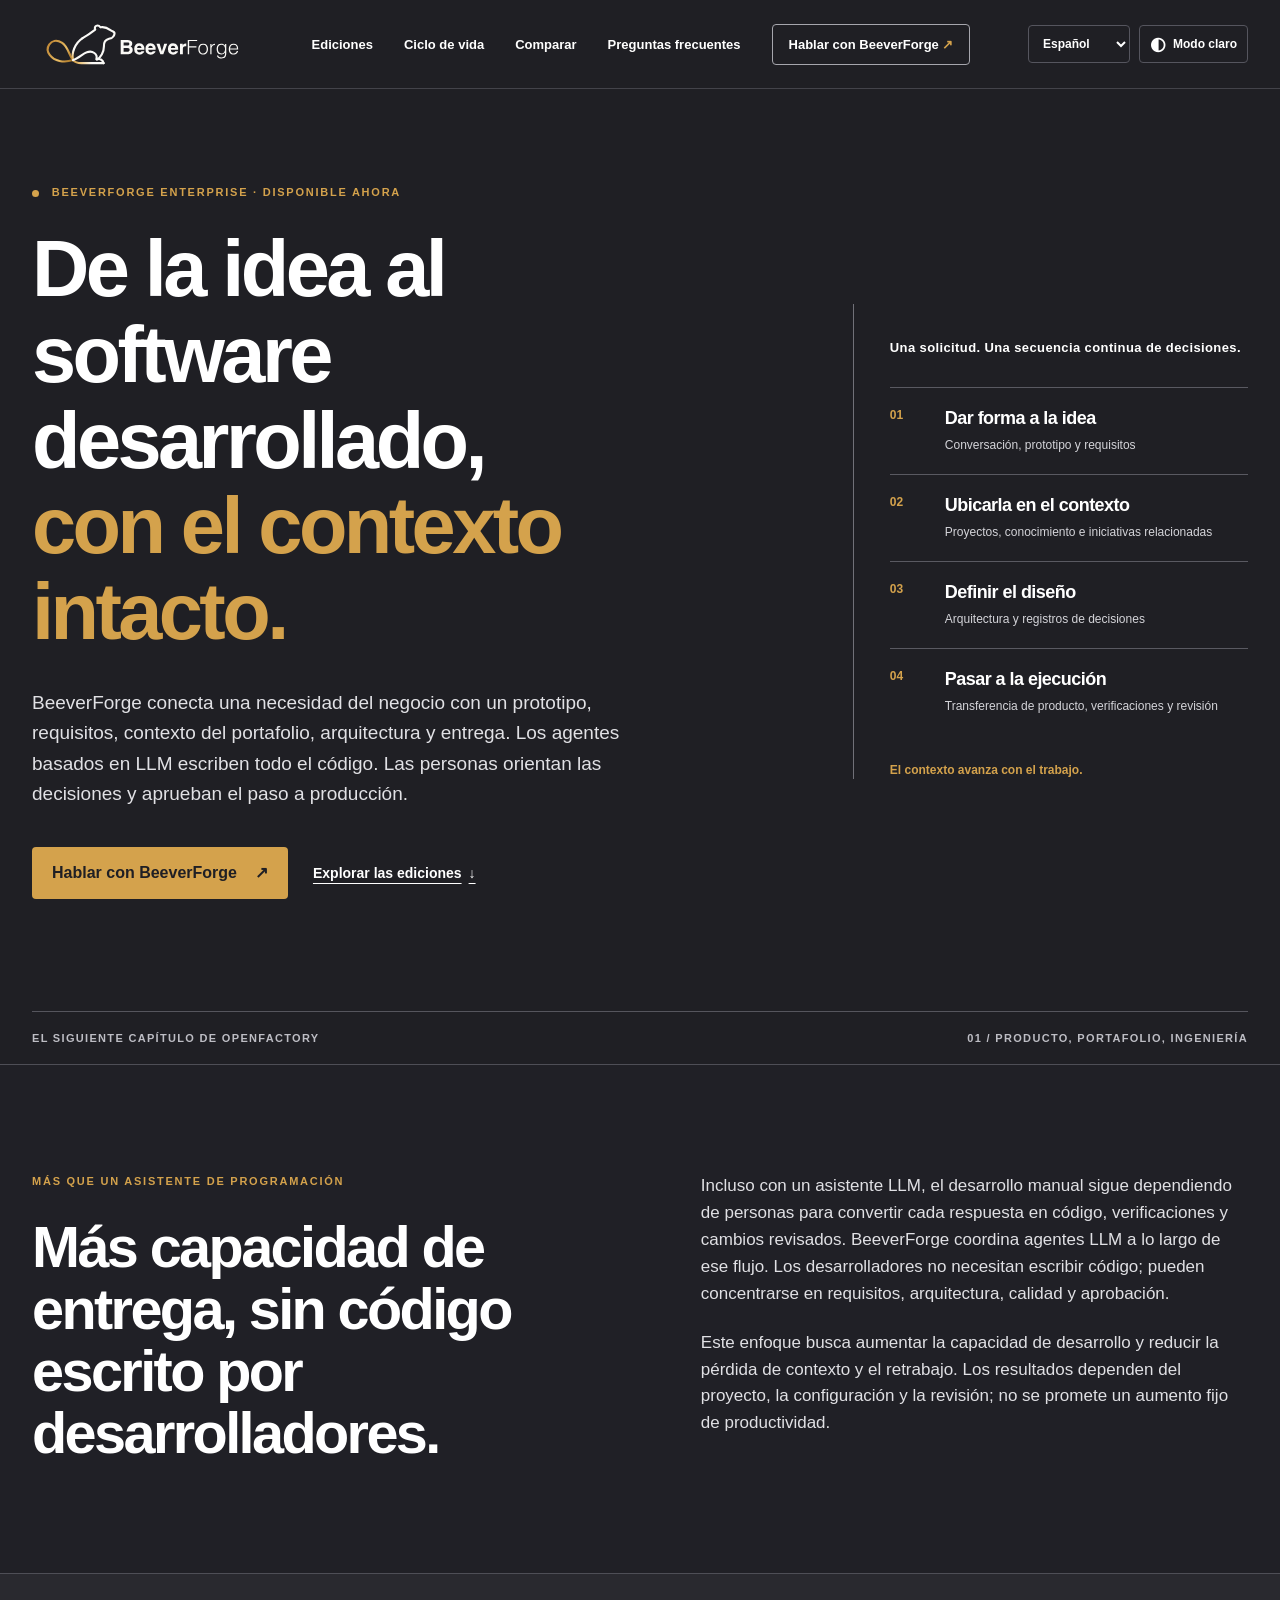
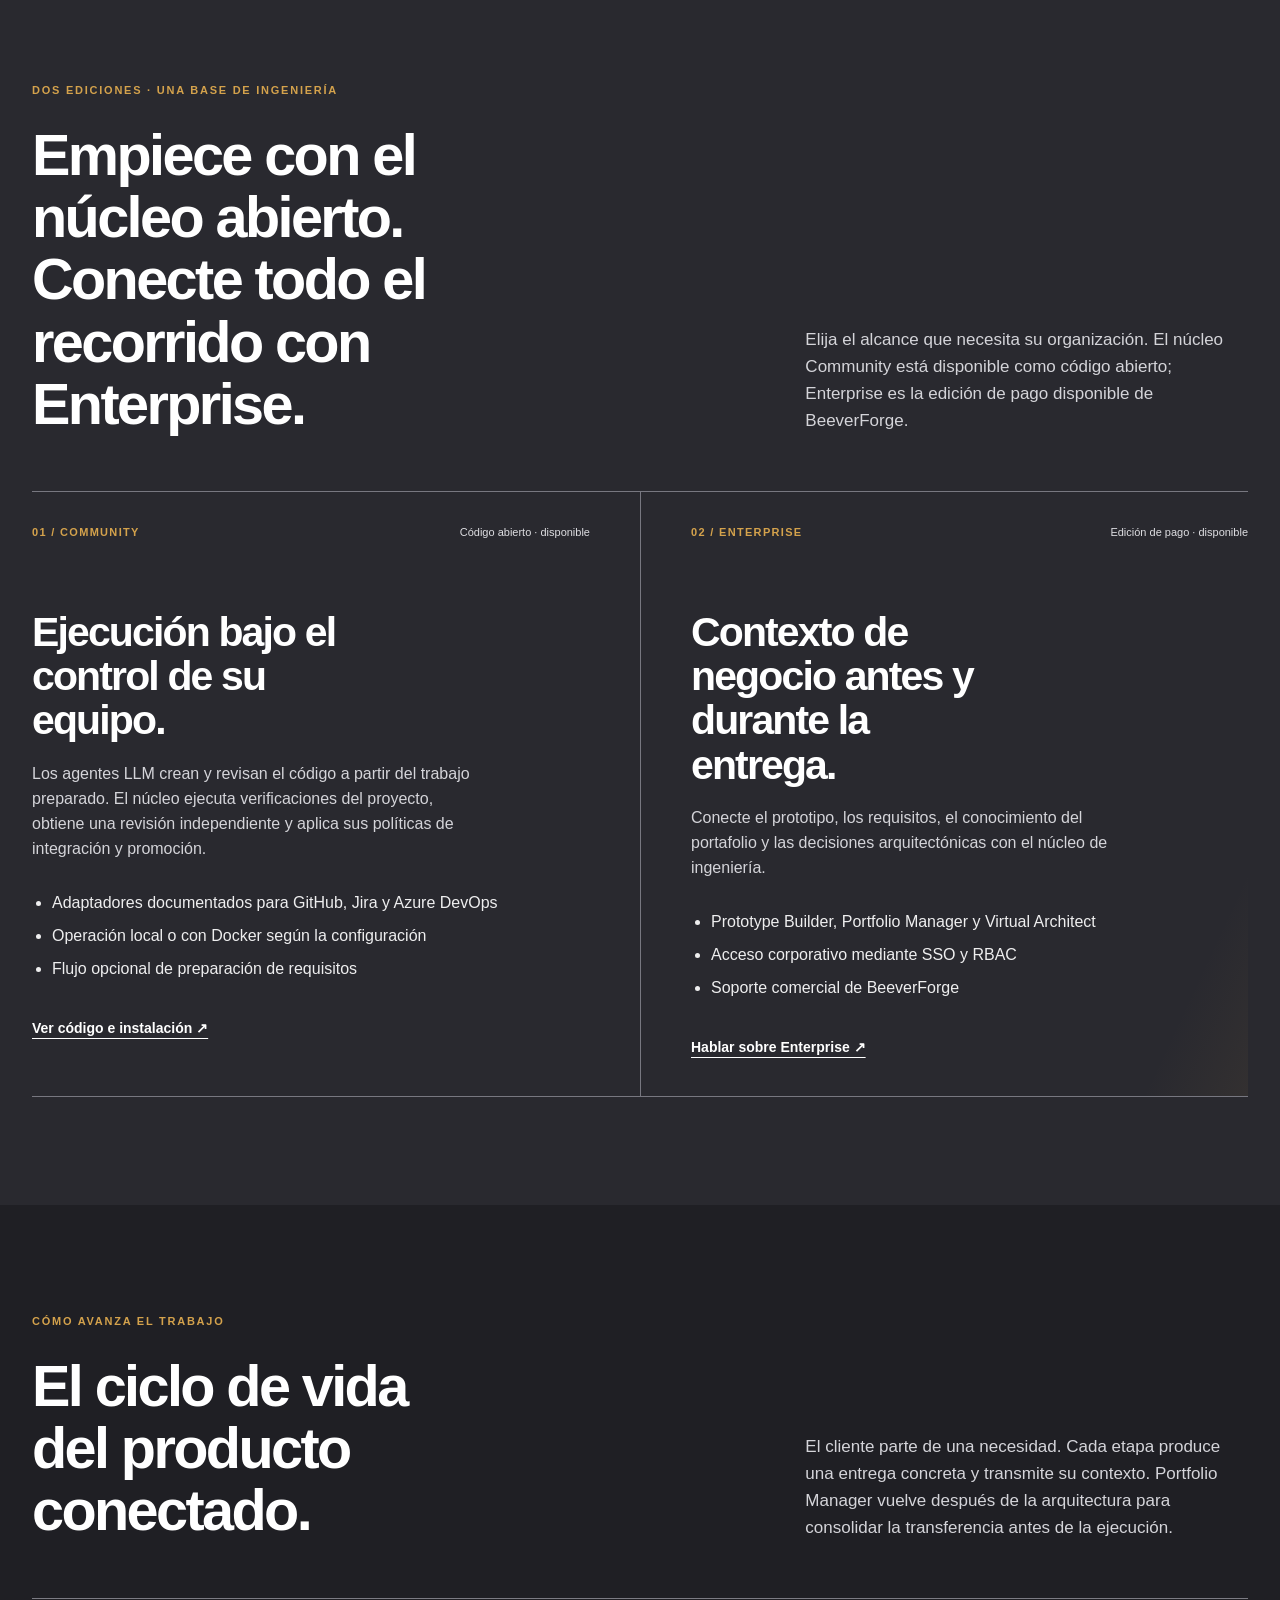
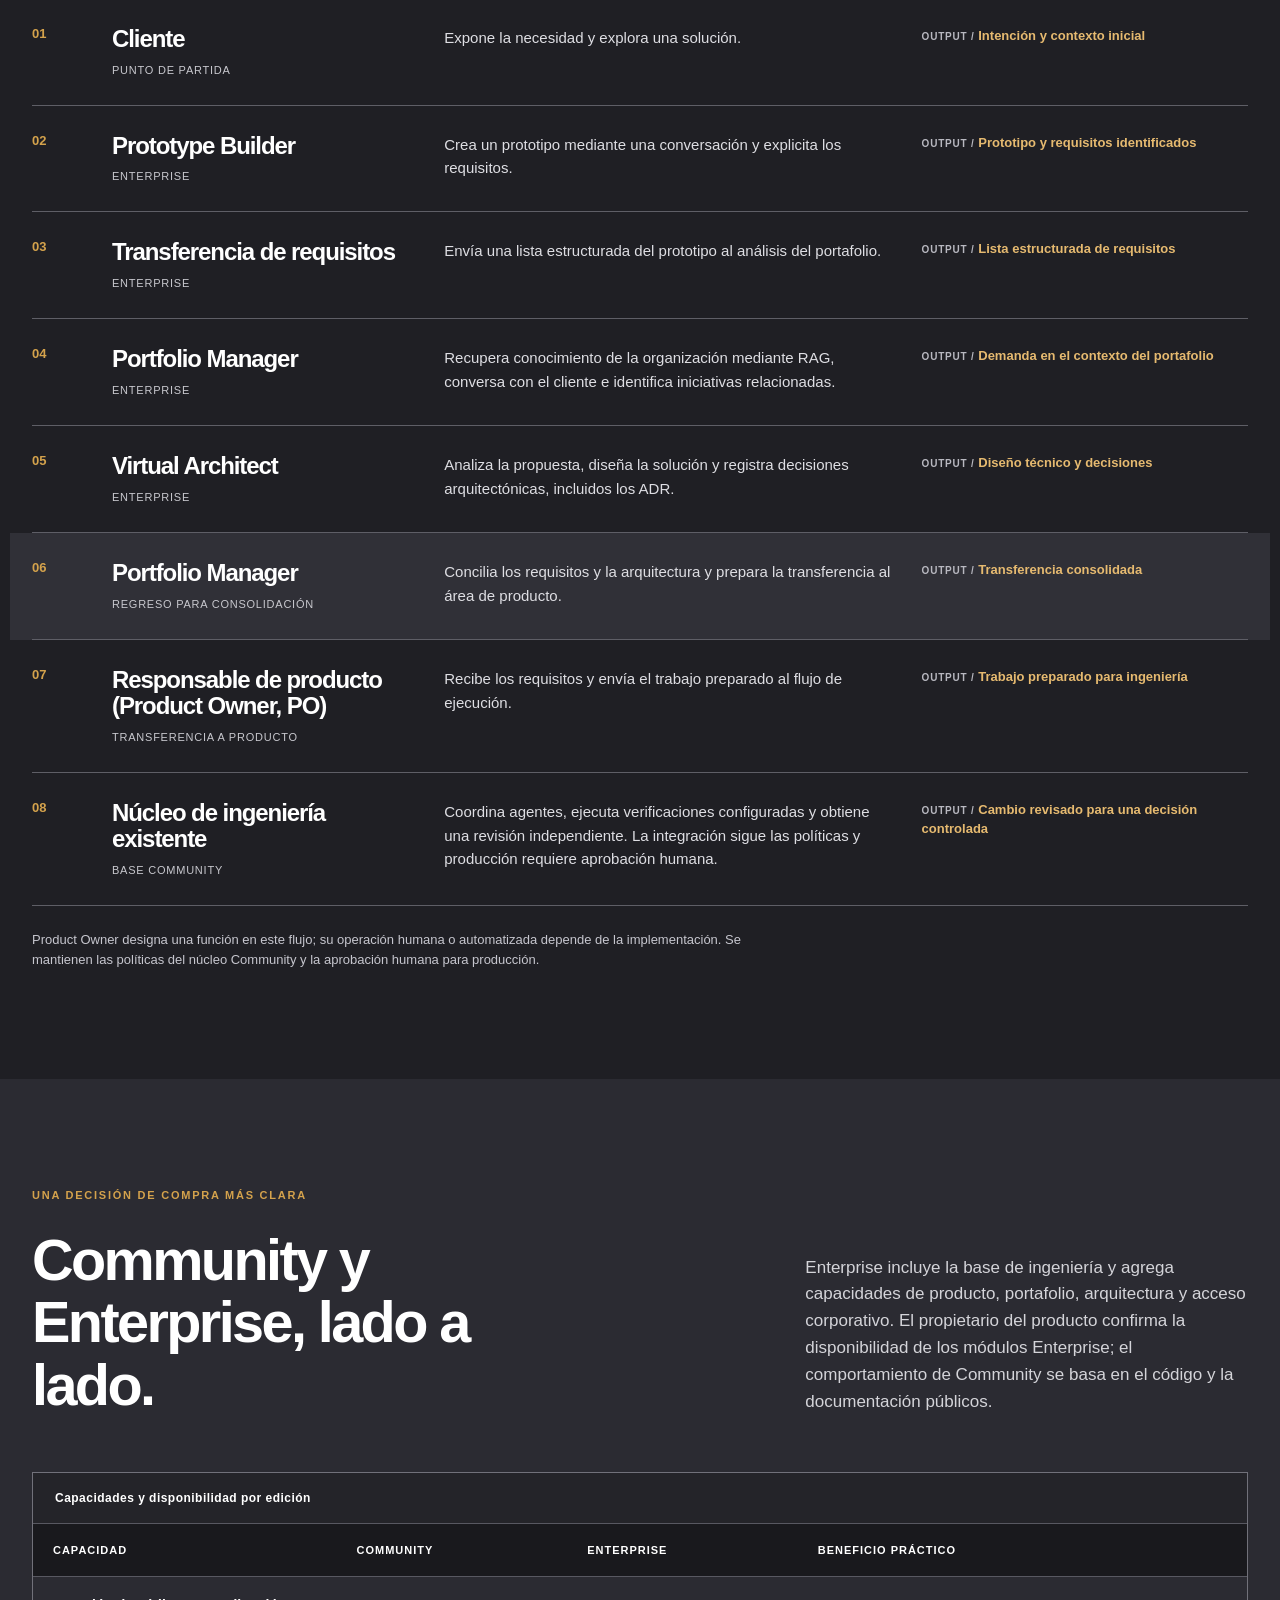
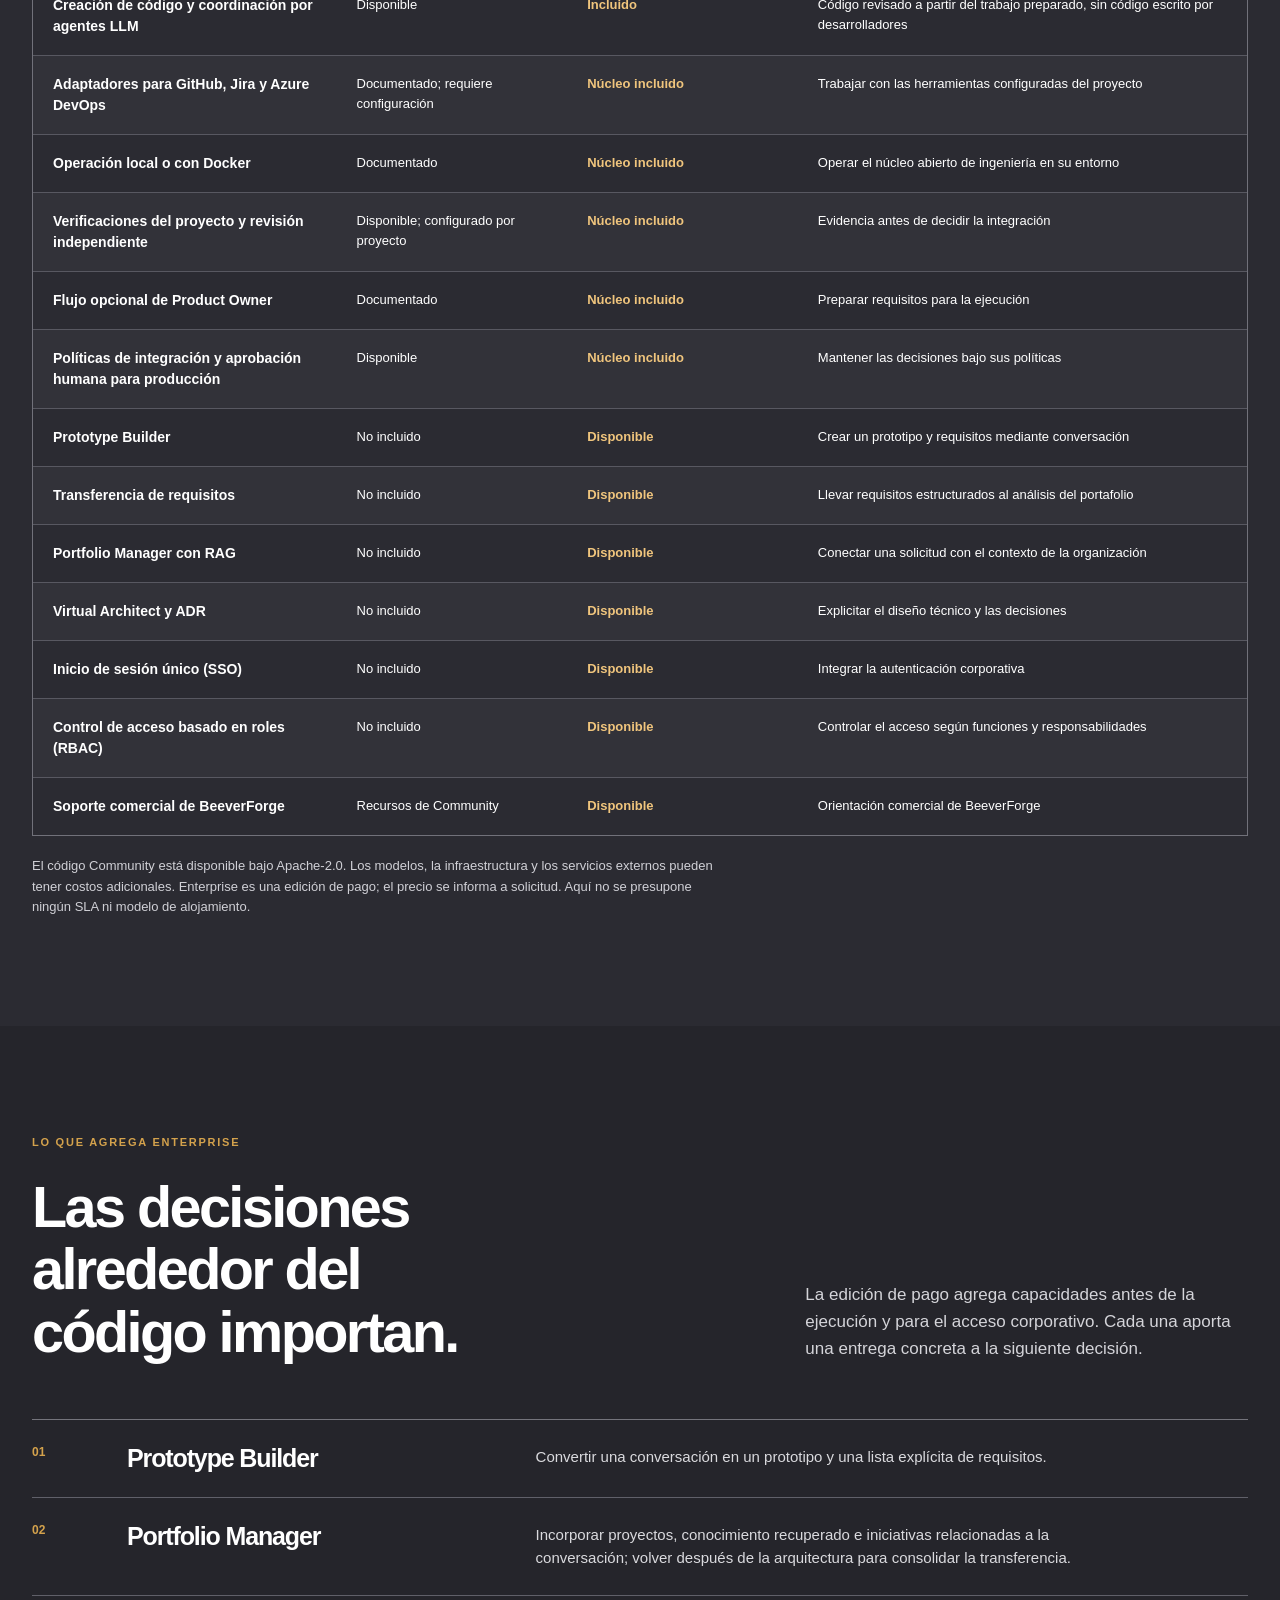
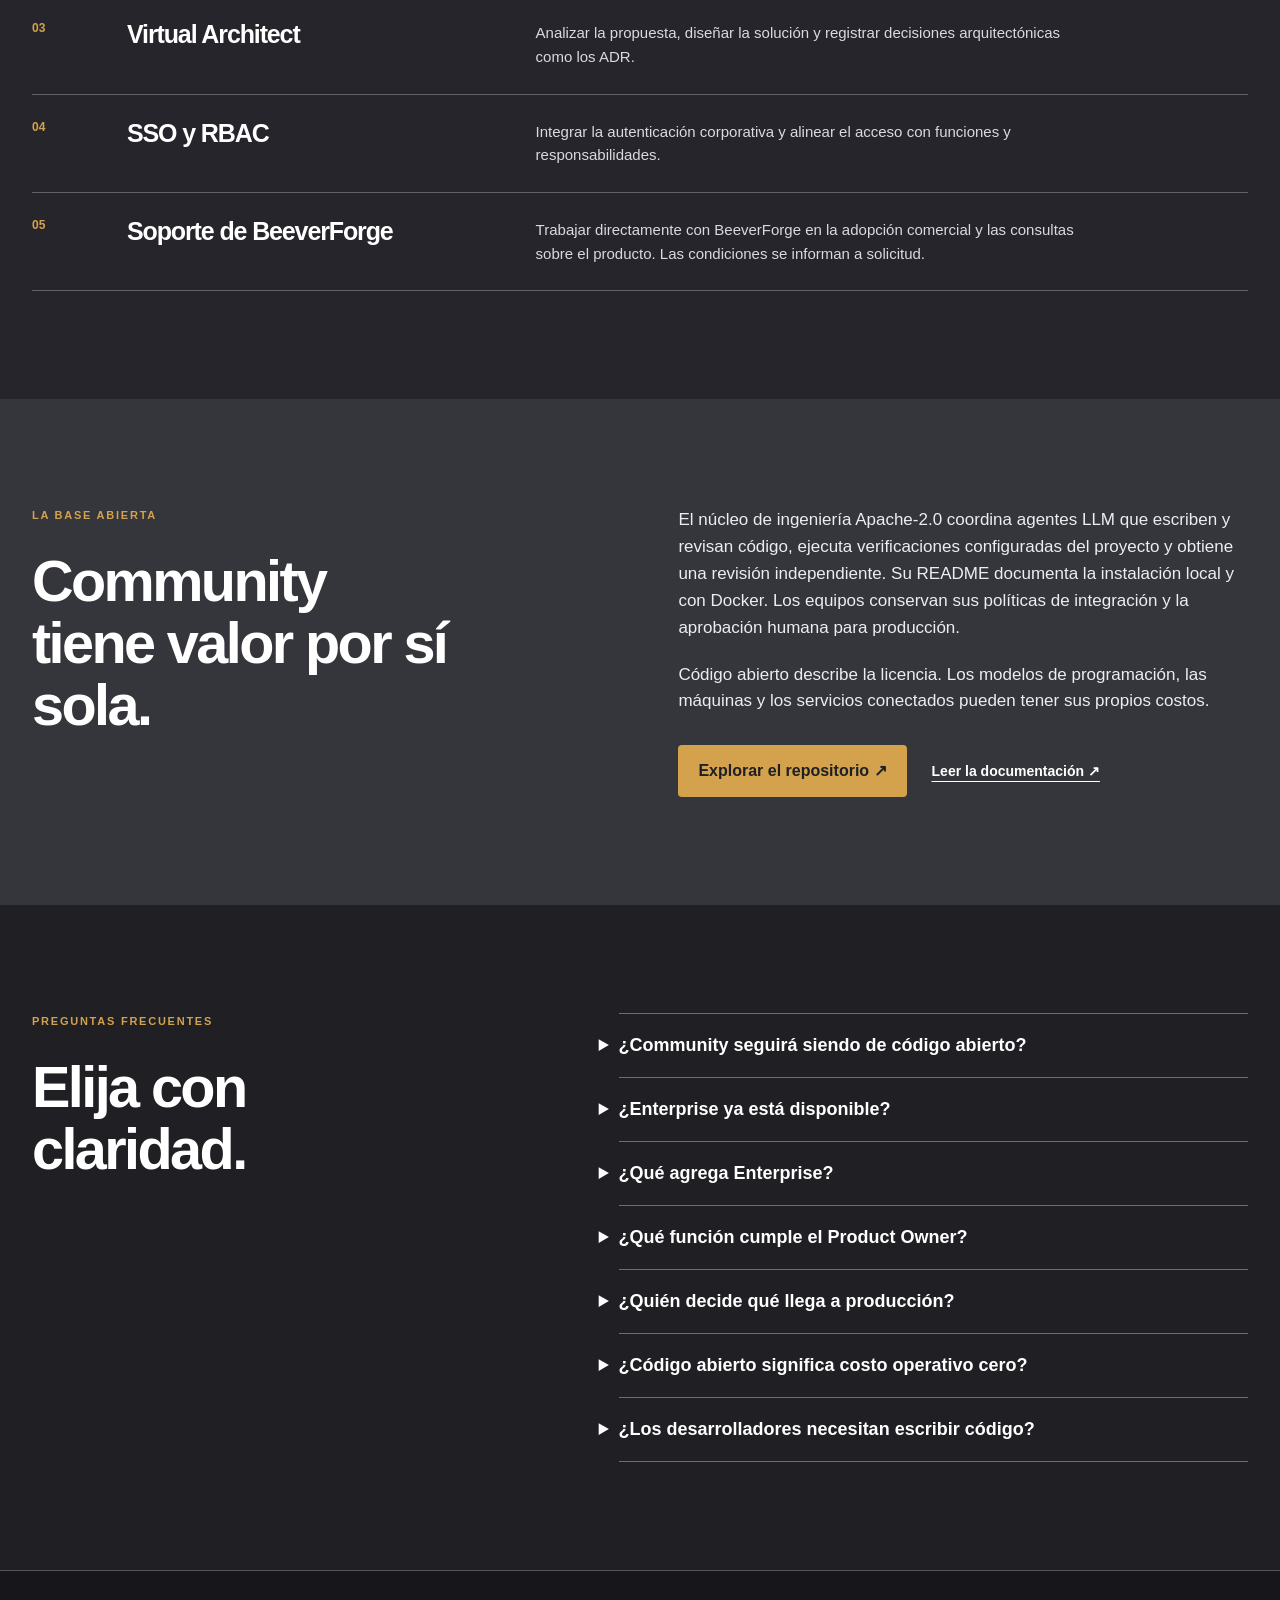
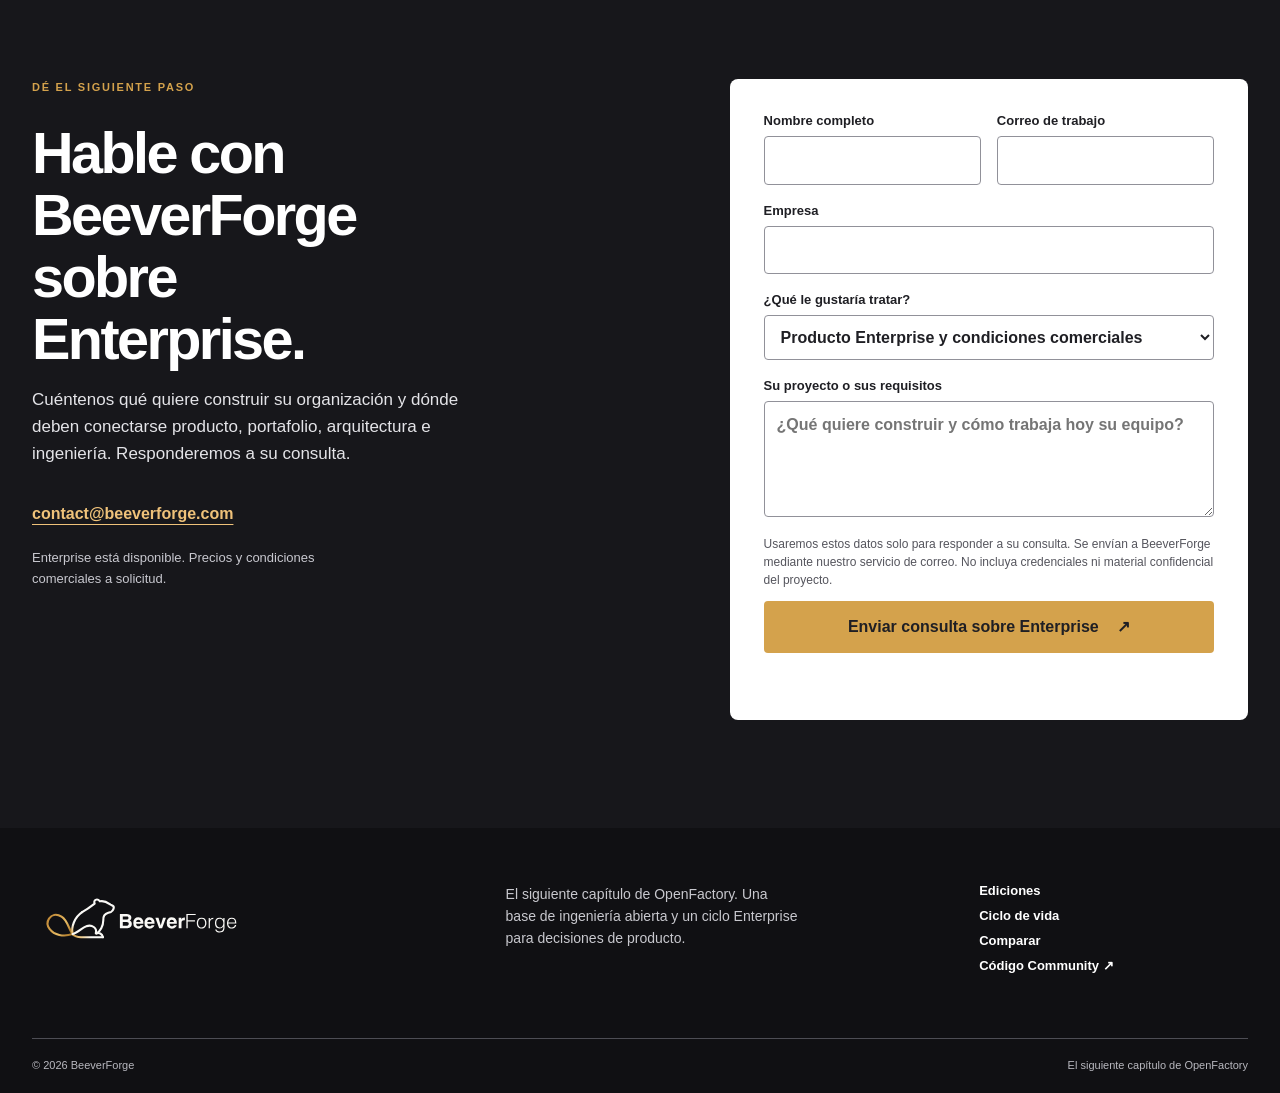
==== es/index.html @ e6c3f9fd "Add multilingual site and persistent light theme" ====
<!doctype html>
<html lang="es">
<head>
  <meta charset="utf-8">
  <meta name="viewport" content="width=device-width, initial-scale=1">
  <meta name="robots" content="index,follow,max-image-preview:large">
  <meta name="theme-color" content="#1F1F24">
  <meta name="description" content="Conecte necesidades de negocio con prototipos, requisitos, portafolio, arquitectura y desarrollo por agentes LLM. Conozca Community y Enterprise.">
  <title>BeeverForge — De la idea al software desarrollado</title>
  <meta property="og:type" content="website">
  <meta property="og:locale" content="es_ES">
  <meta property="og:site_name" content="BeeverForge">
  <meta property="og:title" content="BeeverForge — De la idea al software desarrollado">
  <meta property="og:description" content="Conecte necesidades de negocio con prototipos, requisitos, portafolio, arquitectura y desarrollo por agentes LLM. Conozca Community y Enterprise.">
  <meta property="og:image" content="https://beeverforge.com/assets/og-beeverforge.png">
  <meta property="og:image:width" content="1200">
  <meta property="og:image:height" content="630">
  <meta name="twitter:card" content="summary_large_image">
  <link rel="canonical" href="https://beeverforge.com/es/">
  <meta property="og:url" content="https://beeverforge.com/es/">
  <link rel="alternate" hreflang="en" href="https://beeverforge.com/">
  <link rel="alternate" hreflang="es" href="https://beeverforge.com/es/">
  <link rel="alternate" hreflang="pt-BR" href="https://beeverforge.com/pt/">
  <link rel="alternate" hreflang="x-default" href="https://beeverforge.com/">
  <link rel="icon" href="/assets/favicon.svg" type="image/svg+xml">
  <link rel="apple-touch-icon" href="/assets/apple-touch-icon.png">
  <link rel="stylesheet" href="/assets/final.css">
  <script>try{document.documentElement.dataset.theme=localStorage.getItem('beeverforge-theme')==='light'?'light':'dark'}catch{document.documentElement.dataset.theme='dark'}</script>
  <script type="application/ld+json">{"@context":"https://schema.org","@type":"Organization","name":"BeeverForge","url":"https://beeverforge.com/","logo":"https://beeverforge.com/assets/logo-dark.svg","email":"contact@beeverforge.com"}</script>
</head>
<body>
  <a class="skip-link" href="#main">Saltar al contenido</a>
  <header class="site-header">
    <div class="shell header-inner">
      <a class="brand" href="/es/" aria-label="Inicio de BeeverForge"><img src="/assets/logo-dark.svg" alt="BeeverForge" width="240" height="74"></a>
      <button class="menu-toggle" type="button" aria-controls="site-nav" aria-expanded="false" aria-label="Open menu">Menú</button>
      <nav id="site-nav" class="site-nav" aria-label="Navegación principal">
        <a href="#editions">Ediciones</a><a href="#lifecycle">Ciclo de vida</a><a href="#comparison">Comparar</a><a href="#questions">Preguntas frecuentes</a><a class="nav-cta" href="#contact">Hablar con BeeverForge <span aria-hidden="true">↗</span></a>
      </nav>
      <div class="header-tools"><label class="language-picker"><span class="sr-only">Idioma</span><select aria-label="Idioma" data-language><option value="/">English</option><option value="/es/" selected>Español</option><option value="/pt/">Português</option></select></label><button class="theme-toggle" type="button" data-theme-toggle aria-label="Switch to light mode" aria-pressed="false"><span aria-hidden="true">◐</span><span data-theme-label>Modo claro</span></button></div>
    </div>
  </header>
  <main id="main">
    <section class="hero" aria-labelledby="hero-title">
      <div class="shell hero-grid">
        <div class="hero-copy">
          <p class="eyebrow"><span class="gold-dot" aria-hidden="true"></span> BeeverForge Enterprise · Disponible ahora</p>
          <h1 id="hero-title">De la idea al software desarrollado, <em>con el contexto intacto.</em></h1>
          <p class="lead">BeeverForge conecta una necesidad del negocio con un prototipo, requisitos, contexto del portafolio, arquitectura y entrega. Los agentes basados en LLM escriben todo el código. Las personas orientan las decisiones y aprueban el paso a producción.</p>
          <div class="actions"><a class="button button-gold" href="#contact">Hablar con BeeverForge <span aria-hidden="true">↗</span></a><a class="text-link" href="#editions">Explorar las ediciones <span aria-hidden="true">↓</span></a></div>
        </div>
        <div class="hero-aside" aria-label="Cuatro decisiones conectadas">
          <p class="aside-title">Una solicitud. Una secuencia continua de decisiones.</p>
          <ol>
            <li><span>01</span><div><strong>Dar forma a la idea</strong><small>Conversación, prototipo y requisitos</small></div></li>
            <li><span>02</span><div><strong>Ubicarla en el contexto</strong><small>Proyectos, conocimiento e iniciativas relacionadas</small></div></li>
            <li><span>03</span><div><strong>Definir el diseño</strong><small>Arquitectura y registros de decisiones</small></div></li>
            <li><span>04</span><div><strong>Pasar a la ejecución</strong><small>Transferencia de producto, verificaciones y revisión</small></div></li>
          </ol>
          <p class="aside-end">El contexto avanza con el trabajo.</p>
        </div>
      </div>
      <div class="shell hero-bottom"><span>El siguiente capítulo de OpenFactory</span><span>01 / Producto, portafolio, ingeniería</span></div>
    </section>

    <section id="productivity" class="section productivity" aria-labelledby="productivity-title"><div class="shell productivity-layout"><div><p class="eyebrow">Más que un asistente de programación</p><h2 id="productivity-title">Más capacidad de entrega, sin código escrito por desarrolladores.</h2></div><div><p>Incluso con un asistente LLM, el desarrollo manual sigue dependiendo de personas para convertir cada respuesta en código, verificaciones y cambios revisados. BeeverForge coordina agentes LLM a lo largo de ese flujo. Los desarrolladores no necesitan escribir código; pueden concentrarse en requisitos, arquitectura, calidad y aprobación.</p><p>Este enfoque busca aumentar la capacidad de desarrollo y reducir la pérdida de contexto y el retrabajo. Los resultados dependen del proyecto, la configuración y la revisión; no se promete un aumento fijo de productividad.</p></div></div></section>

    <section id="editions" class="section editions" aria-labelledby="editions-title">
      <div class="shell">
        <div class="section-heading"><p class="eyebrow">Dos ediciones · una base de ingeniería</p><h2 id="editions-title">Empiece con el núcleo abierto.<br>Conecte todo el recorrido con Enterprise.</h2><p>Elija el alcance que necesita su organización. El núcleo Community está disponible como código abierto; Enterprise es la edición de pago disponible de BeeverForge.</p></div>
        <div class="edition-columns">
          <article class="edition-panel"><div class="edition-top"><span class="edition-index">01 / COMMUNITY</span><span class="status">Código abierto · disponible</span></div><h3>Ejecución bajo el control de su equipo.</h3><p>Los agentes LLM crean y revisan el código a partir del trabajo preparado. El núcleo ejecuta verificaciones del proyecto, obtiene una revisión independiente y aplica sus políticas de integración y promoción.</p><ul><li>Adaptadores documentados para GitHub, Jira y Azure DevOps</li><li>Operación local o con Docker según la configuración</li><li>Flujo opcional de preparación de requisitos</li></ul><a class="text-link" href="https://github.com/Open-Factory-Digital/openfactory-core">Ver código e instalación ↗</a></article>
          <article class="edition-panel enterprise-panel"><div class="edition-top"><span class="edition-index">02 / ENTERPRISE</span><span class="status">Edición de pago · disponible</span></div><h3>Contexto de negocio antes y durante la entrega.</h3><p>Conecte el prototipo, los requisitos, el conocimiento del portafolio y las decisiones arquitectónicas con el núcleo de ingeniería.</p><ul><li>Prototype Builder, Portfolio Manager y Virtual Architect</li><li>Acceso corporativo mediante SSO y RBAC</li><li>Soporte comercial de BeeverForge</li></ul><a class="text-link" href="#contact">Hablar sobre Enterprise ↗</a></article>
        </div>
      </div>
    </section>

    <section id="lifecycle" class="section lifecycle" aria-labelledby="lifecycle-title">
      <div class="shell">
        <div class="section-heading lifecycle-heading"><p class="eyebrow">Cómo avanza el trabajo</p><h2 id="lifecycle-title">El ciclo de vida del producto conectado.</h2><p>El cliente parte de una necesidad. Cada etapa produce una entrega concreta y transmite su contexto. Portfolio Manager vuelve después de la arquitectura para consolidar la transferencia antes de la ejecución.</p></div>
        <ol class="journey" aria-label="Ciclo de vida del producto Enterprise">
          <li><span class="step-number">01</span><div class="step-name"><h3>Cliente</h3><small>Punto de partida</small></div><p>Expone la necesidad y explora una solución.</p><strong>Intención y contexto inicial</strong></li>
          <li><span class="step-number">02</span><div class="step-name"><h3>Prototype Builder</h3><small>Enterprise</small></div><p>Crea un prototipo mediante una conversación y explicita los requisitos.</p><strong>Prototipo y requisitos identificados</strong></li>
          <li><span class="step-number">03</span><div class="step-name"><h3>Transferencia de requisitos</h3><small>Enterprise</small></div><p>Envía una lista estructurada del prototipo al análisis del portafolio.</p><strong>Lista estructurada de requisitos</strong></li>
          <li><span class="step-number">04</span><div class="step-name"><h3>Portfolio Manager</h3><small>Enterprise</small></div><p>Recupera conocimiento de la organización mediante RAG, conversa con el cliente e identifica iniciativas relacionadas.</p><strong>Demanda en el contexto del portafolio</strong></li>
          <li><span class="step-number">05</span><div class="step-name"><h3>Virtual Architect</h3><small>Enterprise</small></div><p>Analiza la propuesta, diseña la solución y registra decisiones arquitectónicas, incluidos los ADR.</p><strong>Diseño técnico y decisiones</strong></li>
          <li class="return-step"><span class="step-number">06</span><div class="step-name"><h3>Portfolio Manager</h3><small>Regreso para consolidación</small></div><p>Concilia los requisitos y la arquitectura y prepara la transferencia al área de producto.</p><strong>Transferencia consolidada</strong></li>
          <li><span class="step-number">07</span><div class="step-name"><h3>Responsable de producto (Product Owner, PO)</h3><small>Transferencia a producto</small></div><p>Recibe los requisitos y envía el trabajo preparado al flujo de ejecución.</p><strong>Trabajo preparado para ingeniería</strong></li>
          <li><span class="step-number">08</span><div class="step-name"><h3>Núcleo de ingeniería existente</h3><small>Base Community</small></div><p>Coordina agentes, ejecuta verificaciones configuradas y obtiene una revisión independiente. La integración sigue las políticas y producción requiere aprobación humana.</p><strong>Cambio revisado para una decisión controlada</strong></li>
        </ol>
        <p class="journey-note">Product Owner designa una función en este flujo; su operación humana o automatizada depende de la implementación. Se mantienen las políticas del núcleo Community y la aprobación humana para producción.</p>
      </div>
    </section>

    <section id="comparison" class="section comparison" aria-labelledby="comparison-title">
      <div class="shell"><div class="section-heading"><p class="eyebrow">Una decisión de compra más clara</p><h2 id="comparison-title">Community y Enterprise, lado a lado.</h2><p>Enterprise incluye la base de ingeniería y agrega capacidades de producto, portafolio, arquitectura y acceso corporativo. El propietario del producto confirma la disponibilidad de los módulos Enterprise; el comportamiento de Community se basa en el código y la documentación públicos.</p></div>
        <div class="table-frame" tabindex="0" aria-label="Tabla de comparación, desplazable horizontalmente en pantallas pequeñas"><table><caption>Capacidades y disponibilidad por edición</caption><thead><tr><th scope="col">Capacidad</th><th scope="col">Community</th><th scope="col">Enterprise</th><th scope="col">Beneficio práctico</th></tr></thead><tbody>
          <tr><th scope="row">Creación de código y coordinación por agentes LLM</th><td>Disponible</td><td>Incluido</td><td>Código revisado a partir del trabajo preparado, sin código escrito por desarrolladores</td></tr>
          <tr><th scope="row">Adaptadores para GitHub, Jira y Azure DevOps</th><td>Documentado; requiere configuración</td><td>Núcleo incluido</td><td>Trabajar con las herramientas configuradas del proyecto</td></tr>
          <tr><th scope="row">Operación local o con Docker</th><td>Documentado</td><td>Núcleo incluido</td><td>Operar el núcleo abierto de ingeniería en su entorno</td></tr>
          <tr><th scope="row">Verificaciones del proyecto y revisión independiente</th><td>Disponible; configurado por proyecto</td><td>Núcleo incluido</td><td>Evidencia antes de decidir la integración</td></tr>
          <tr><th scope="row">Flujo opcional de Product Owner</th><td>Documentado</td><td>Núcleo incluido</td><td>Preparar requisitos para la ejecución</td></tr>
          <tr><th scope="row">Políticas de integración y aprobación humana para producción</th><td>Disponible</td><td>Núcleo incluido</td><td>Mantener las decisiones bajo sus políticas</td></tr>
          <tr class="enterprise-row"><th scope="row">Prototype Builder</th><td>No incluido</td><td>Disponible</td><td>Crear un prototipo y requisitos mediante conversación</td></tr>
          <tr class="enterprise-row"><th scope="row">Transferencia de requisitos</th><td>No incluido</td><td>Disponible</td><td>Llevar requisitos estructurados al análisis del portafolio</td></tr>
          <tr class="enterprise-row"><th scope="row">Portfolio Manager con RAG</th><td>No incluido</td><td>Disponible</td><td>Conectar una solicitud con el contexto de la organización</td></tr>
          <tr class="enterprise-row"><th scope="row">Virtual Architect y ADR</th><td>No incluido</td><td>Disponible</td><td>Explicitar el diseño técnico y las decisiones</td></tr>
          <tr class="enterprise-row"><th scope="row">Inicio de sesión único (SSO)</th><td>No incluido</td><td>Disponible</td><td>Integrar la autenticación corporativa</td></tr>
          <tr class="enterprise-row"><th scope="row">Control de acceso basado en roles (RBAC)</th><td>No incluido</td><td>Disponible</td><td>Controlar el acceso según funciones y responsabilidades</td></tr>
          <tr class="enterprise-row"><th scope="row">Soporte comercial de BeeverForge</th><td>Recursos de Community</td><td>Disponible</td><td>Orientación comercial de BeeverForge</td></tr>
        </tbody></table></div>
        <p class="comparison-note">El código Community está disponible bajo Apache-2.0. Los modelos, la infraestructura y los servicios externos pueden tener costos adicionales. Enterprise es una edición de pago; el precio se informa a solicitud. Aquí no se presupone ningún SLA ni modelo de alojamiento.</p>
      </div>
    </section>

    <section id="enterprise" class="section capabilities" aria-labelledby="capabilities-title"><div class="shell"><div class="section-heading"><p class="eyebrow">Lo que agrega Enterprise</p><h2 id="capabilities-title">Las decisiones alrededor del código importan.</h2><p>La edición de pago agrega capacidades antes de la ejecución y para el acceso corporativo. Cada una aporta una entrega concreta a la siguiente decisión.</p></div><div class="capability-lines">
      <article><span>01</span><h3>Prototype Builder</h3><p>Convertir una conversación en un prototipo y una lista explícita de requisitos.</p></article>
      <article><span>02</span><h3>Portfolio Manager</h3><p>Incorporar proyectos, conocimiento recuperado e iniciativas relacionadas a la conversación; volver después de la arquitectura para consolidar la transferencia.</p></article>
      <article><span>03</span><h3>Virtual Architect</h3><p>Analizar la propuesta, diseñar la solución y registrar decisiones arquitectónicas como los ADR.</p></article>
      <article><span>04</span><h3>SSO y RBAC</h3><p>Integrar la autenticación corporativa y alinear el acceso con funciones y responsabilidades.</p></article>
      <article><span>05</span><h3>Soporte de BeeverForge</h3><p>Trabajar directamente con BeeverForge en la adopción comercial y las consultas sobre el producto. Las condiciones se informan a solicitud.</p></article>
    </div></div></section>

    <section id="community" class="section open-core" aria-labelledby="core-title"><div class="shell core-layout"><div><p class="eyebrow">La base abierta</p><h2 id="core-title">Community tiene valor por sí sola.</h2></div><div><p>El núcleo de ingeniería Apache-2.0 coordina agentes LLM que escriben y revisan código, ejecuta verificaciones configuradas del proyecto y obtiene una revisión independiente. Su README documenta la instalación local y con Docker. Los equipos conservan sus políticas de integración y la aprobación humana para producción.</p><p>Código abierto describe la licencia. Los modelos de programación, las máquinas y los servicios conectados pueden tener sus propios costos.</p><div class="actions"><a class="button button-gold" href="https://github.com/Open-Factory-Digital/openfactory-core">Explorar el repositorio ↗</a><a class="text-link" href="https://github.com/Open-Factory-Digital/openfactory-core/tree/main/docs">Leer la documentación ↗</a></div></div></div></section>

    <section id="questions" class="section faq" aria-labelledby="faq-title"><div class="shell faq-layout"><div><p class="eyebrow">Preguntas frecuentes</p><h2 id="faq-title">Elija con claridad.</h2></div><div class="faq-list">
      <details><summary>¿Community seguirá siendo de código abierto?</summary><p>Sí. El núcleo de ingeniería Apache-2.0 sigue disponible para ejecutar, examinar y recibir contribuciones. Enterprise es la edición de pago construida sobre esa base.</p></details>
      <details><summary>¿Enterprise ya está disponible?</summary><p>Sí. BeeverForge Enterprise está disponible para contratación. Contacte con BeeverForge para hablar de los requisitos de su organización y los precios.</p></details>
      <details><summary>¿Qué agrega Enterprise?</summary><p>Enterprise agrega Prototype Builder, la transferencia de requisitos, Portfolio Manager, Virtual Architect, SSO, RBAC y soporte comercial de BeeverForge alrededor del núcleo de ingeniería.</p></details>
      <details><summary>¿Qué función cumple el Product Owner?</summary><p>El Product Owner (PO) recibe los requisitos consolidados y envía el trabajo preparado al flujo de ejecución existente. El núcleo Community también documenta un flujo opcional de Product Owner. Su operación humana o automatizada depende de la implementación.</p></details>
      <details><summary>¿Quién decide qué llega a producción?</summary><p>El núcleo documentado utiliza políticas configurables. La revisión independiente es consultiva de forma predeterminada, y el paso a producción requiere aprobación humana.</p></details>
      <details><summary>¿Código abierto significa costo operativo cero?</summary><p>No. El código Community es Apache-2.0, pero los modelos de programación, la infraestructura y los servicios externos pueden tener costos separados.</p></details>
      <details><summary>¿Los desarrolladores necesitan escribir código?</summary><p>No. Los agentes LLM escriben y revisan el código en el flujo de BeeverForge. Las personas siguen definiendo requisitos, orientando la arquitectura, revisando evidencias y aprobando la producción según sus políticas.</p></details>
    </div></div></section>

    <section id="contact" class="section contact" aria-labelledby="contact-title"><div class="shell contact-layout"><div><p class="eyebrow">Dé el siguiente paso</p><h2 id="contact-title">Hable con BeeverForge sobre Enterprise.</h2><p>Cuéntenos qué quiere construir su organización y dónde deben conectarse producto, portafolio, arquitectura e ingeniería. Responderemos a su consulta.</p><a class="contact-email" href="mailto:contact@beeverforge.com">contact@beeverforge.com</a><p class="contact-note">Enterprise está disponible. Precios y condiciones comerciales a solicitud.</p></div><form class="inquiry-form" data-inquiry-form data-endpoint="https://beeverforge-contact.80-pereira.workers.dev/contact" data-source="website" data-success-url="/es/thank-you/" data-pending-message="Enviando su consulta…" data-error-message="No pudimos enviar su consulta. Inténtelo de nuevo o escriba a contact@beeverforge.com." data-unavailable-message="El formulario no está disponible. Escriba a contact@beeverforge.com."><div class="form-trap" aria-hidden="true"><label>Deje este campo vacío<input name="website" tabindex="-1" autocomplete="off"></label></div><div class="form-pair"><label for="final-name">Nombre completo<input id="final-name" name="name" autocomplete="name" maxlength="120" required></label><label for="final-email">Correo de trabajo<input id="final-email" name="email" type="email" autocomplete="email" maxlength="254" required></label></div><label for="final-company">Empresa<input id="final-company" name="company" autocomplete="organization" maxlength="160" required></label><label for="final-interest">¿Qué le gustaría tratar?<select id="final-interest" name="interest"><option>Producto Enterprise y condiciones comerciales</option><option>Prototype Builder</option><option>Portfolio Manager y Virtual Architect</option><option>SSO, RBAC y soporte</option></select></label><label for="final-message">Su proyecto o sus requisitos<textarea id="final-message" name="message" rows="4" minlength="10" maxlength="5000" placeholder="¿Qué quiere construir y cómo trabaja hoy su equipo?" required></textarea></label><p class="form-privacy">Usaremos estos datos solo para responder a su consulta. Se envían a BeeverForge mediante nuestro servicio de correo. No incluya credenciales ni material confidencial del proyecto.</p><button class="button button-gold" type="submit">Enviar consulta sobre Enterprise <span aria-hidden="true">↗</span></button><p class="form-status" role="status" aria-live="polite"></p></form></div></section>
  </main>
  <footer class="site-footer"><div class="shell footer-grid"><img src="/assets/logo-dark.svg" alt="BeeverForge" width="240" height="74"><p>El siguiente capítulo de OpenFactory. Una base de ingeniería abierta y un ciclo Enterprise para decisiones de producto.</p><nav aria-label="Enlaces del pie de página"><a href="#editions">Ediciones</a><a href="#lifecycle">Ciclo de vida</a><a href="#comparison">Comparar</a><a href="https://github.com/Open-Factory-Digital/openfactory-core">Código Community ↗</a></nav></div><div class="shell footer-bottom"><span>© 2026 BeeverForge</span><span>El siguiente capítulo de OpenFactory</span></div></footer>
  <script src="/assets/final.js" defer></script>
  <script src="/assets/site.js" defer></script>
</body>
</html>
---- assets/final.css ----
:root{--ink:#1f1f24;--surface:#29292f;--surface-2:#323239;--deep:#17171b;--gold:#d4a24c;--text:#fff;--muted:#d4d4d9;--line:#55555e;--max:1220px}
*{box-sizing:border-box}
html{scroll-behavior:smooth}
body{margin:0;background:var(--ink);color:var(--text);font-family:"Helvetica Neue",Helvetica,Arial,sans-serif;-webkit-font-smoothing:antialiased}
img{max-width:100%;height:auto}a{color:inherit;text-decoration:none}button,input,select,textarea{font:inherit}button{cursor:pointer}p{line-height:1.58}h1,h2,h3{letter-spacing:-.045em;line-height:1.08}h1,h2,h3,p{overflow-wrap:break-word}
.shell{width:min(var(--max),calc(100% - 64px));margin-inline:auto}.skip-link{position:absolute;left:12px;top:-90px;z-index:100;padding:12px 18px;background:#fff;color:var(--ink)}.skip-link:focus{top:10px}:focus-visible{outline:3px solid var(--gold);outline-offset:4px}
.site-header{position:relative;z-index:10;background:var(--ink);border-bottom:1px solid #43434a}.header-inner{min-height:88px;display:flex;align-items:center;justify-content:space-between;gap:35px}.brand img{display:block;width:222px}.site-nav{display:flex;align-items:center;gap:31px;font-size:13px;font-weight:700}.site-nav a:hover,.text-link:hover{text-decoration:underline;text-underline-offset:5px}.site-nav .nav-cta{border:1px solid #a6a6ad;padding:12px 16px;border-radius:4px}.site-nav .nav-cta:hover{border-color:var(--gold);text-decoration:none}.nav-cta span{color:var(--gold)}.menu-toggle{display:none}
.eyebrow{margin:0 0 25px;color:var(--gold);font-size:11px;font-weight:800;letter-spacing:.16em;text-transform:uppercase}.gold-dot{display:inline-block;width:7px;height:7px;margin-right:8px;border-radius:50%;background:var(--gold);vertical-align:middle}.hero{background:var(--ink);padding:95px 0 0}.hero-grid{display:grid;grid-template-columns:1.18fr .65fr;gap:8.5%;align-items:center;padding-bottom:112px}.hero h1{font-size:clamp(56px,6.2vw,92px);max-width:12ch;margin:0}.hero h1 em{font-style:normal;color:var(--gold)}.lead{max-width:59ch;margin:33px 0 38px;color:#e1e1e5;font-size:19px;line-height:1.6}.actions{display:flex;flex-wrap:wrap;align-items:center;gap:25px}.button{display:inline-flex;align-items:center;justify-content:center;gap:18px;min-height:52px;padding:14px 20px;border:0;border-radius:4px;font-weight:800;line-height:1.25}.button-gold{background:var(--gold);color:var(--ink)}.button-gold:hover{background:#e7b560}.text-link{display:inline-flex;align-items:center;gap:7px;font-size:14px;font-weight:800;text-decoration:underline;text-underline-offset:5px}.hero-aside{padding:34px 0 0 36px;border-left:1px solid #707078}.aside-title{margin:0 0 28px;font-size:13px;font-weight:800;letter-spacing:.03em}.hero-aside ol{list-style:none;margin:0;padding:0}.hero-aside li{display:grid;grid-template-columns:39px 1fr;gap:16px;padding:20px 0;border-top:1px solid #595961}.hero-aside li>span{font-size:12px;font-weight:800;color:var(--gold)}.hero-aside strong,.hero-aside small{display:block}.hero-aside strong{font-size:18px;letter-spacing:-.03em}.hero-aside small{margin-top:7px;font-size:12px;color:var(--muted);line-height:1.5}.aside-end{font-size:12px;color:var(--gold);font-weight:800;margin:26px 0 0}.hero-bottom{display:flex;justify-content:space-between;gap:20px;padding:20px 0;border-top:1px solid #55555d;color:#bdbdc4;font-size:11px;font-weight:700;letter-spacing:.12em;text-transform:uppercase}
.section{padding:108px 0}.section-heading{display:grid;grid-template-columns:1.05fr .7fr;column-gap:9%;align-items:end;margin-bottom:56px}.section-heading .eyebrow{grid-column:1/-1}.section-heading h2{font-size:clamp(42px,4.5vw,68px);max-width:17ch;margin:0}.section-heading>p:last-child{font-size:17px;max-width:48ch;color:var(--muted);margin:0}.editions{background:var(--surface)}.edition-columns{display:grid;grid-template-columns:1fr 1fr;border-top:1px solid #777780;border-bottom:1px solid #777780}.edition-panel{padding:34px 50px 40px 0}.edition-panel+.edition-panel{border-left:1px solid #777780;padding:34px 0 40px 50px}.edition-top{display:flex;justify-content:space-between;gap:12px;align-items:center}.edition-index{color:var(--gold);font-size:11px;font-weight:800;letter-spacing:.12em}.status{font-size:11px;color:#dedee2}.edition-panel h3{font-size:clamp(34px,3.2vw,46px);max-width:14ch;margin:72px 0 18px}.edition-panel>p{font-size:16px;color:var(--muted);max-width:50ch}.edition-panel ul{padding-left:20px;margin:28px 0 36px;color:#eeeeef;line-height:1.65}.edition-panel li{margin:7px 0}.enterprise-panel{background:linear-gradient(115deg,transparent 88%,rgba(212,162,76,.06));}
.lifecycle{background:var(--ink)}.lifecycle-heading h2{max-width:14ch}.journey{list-style:none;margin:0;padding:0;border-top:1px solid #7b7b83}.journey li{display:grid;grid-template-columns:56px minmax(210px,.85fr) minmax(260px,1.25fr) minmax(180px,.9fr);gap:24px;align-items:start;padding:27px 0;border-bottom:1px solid #5e5e66}.step-number{color:var(--gold);font-size:13px;font-weight:800}.step-name h3{font-size:24px;margin:0 0 8px}.step-name small{font-size:11px;color:#c8c8ce;letter-spacing:.07em;text-transform:uppercase}.journey li p{margin:0;color:#dedee3;font-size:15px}.journey li strong{font-size:13px;line-height:1.5;color:#e6ba70;font-weight:700}.journey li strong::before{content:"OUTPUT / ";font-size:10px;letter-spacing:.08em;color:#b8b8c0}.journey .return-step{background:#303037;box-shadow:22px 0 #303037,-22px 0 #303037}.journey-note{max-width:100ch;margin:24px 0 0;color:#c6c6ce;font-size:13px}
.comparison{background:#2b2b32}.comparison .section-heading h2{max-width:16ch}.table-frame{overflow-x:auto;border:1px solid #71717a}.comparison table{width:100%;min-width:900px;border-collapse:collapse;text-align:left}.comparison caption{text-align:left;padding:18px 22px;background:#242429;font-size:12px;font-weight:800;letter-spacing:.04em}.comparison th,.comparison td{padding:18px 20px;border-top:1px solid #585861;vertical-align:top;font-size:13px;line-height:1.5}.comparison thead{background:#19191d}.comparison thead th{font-size:11px;letter-spacing:.09em;text-transform:uppercase}.comparison tbody th{width:25%;font-size:14px}.comparison td:nth-child(2),.comparison td:nth-child(3){width:19%}.comparison tbody tr:nth-child(even){background:#323239}.comparison tbody td:nth-child(3){color:#f0c57d;font-weight:800}.comparison-note{max-width:95ch;color:#d0d0d6;font-size:13px;margin:20px 0 0}
.capabilities{background:#25252b}.capabilities .section-heading h2{max-width:16ch}.capability-lines{border-top:1px solid #74747c}.capability-lines article{display:grid;grid-template-columns:70px .7fr 1.3fr;gap:25px;padding:25px 0;border-bottom:1px solid #606069}.capability-lines article>span{color:var(--gold);font-size:12px;font-weight:800}.capability-lines h3{font-size:25px;margin:0}.capability-lines p{margin:0;color:#dadade;font-size:15px;max-width:65ch}
.open-core{background:#35353c}.core-layout{display:grid;grid-template-columns:.9fr 1fr;gap:11%}.core-layout h2,.faq h2,.contact h2{font-size:clamp(42px,4.5vw,68px);margin:0;max-width:13ch}.core-layout>div:last-child>p{margin:0 0 20px;color:#ededf0;font-size:17px}.core-layout .actions{margin-top:30px}
.faq{background:var(--ink)}.faq-layout{display:grid;grid-template-columns:.7fr 1fr;gap:12%}.faq-list{border-top:1px solid #6c6c75}.faq details{border-bottom:1px solid #6c6c75;padding:21px 0}.faq summary{font-size:18px;font-weight:800;cursor:pointer;list-style-position:outside}.faq details p{color:#d6d6dc;margin:15px 0 0;max-width:65ch}
.contact{background:var(--deep);border-top:1px solid #55555e}.contact-layout{display:grid;grid-template-columns:1fr .9fr;gap:10%;align-items:start}.contact h2{max-width:12ch}.contact-layout>div>p:not(.eyebrow){color:#e4e4e8;font-size:17px;max-width:48ch}.contact-email{display:inline-block;margin:20px 0 12px;color:#efc27a;text-decoration:underline;text-underline-offset:5px;font-weight:800}.contact-layout .contact-note{font-size:13px!important;color:#c8c8cf!important}.inquiry-form{padding:34px;background:#fff;color:var(--ink);border-radius:8px}.inquiry-form label{display:grid;gap:8px;margin-bottom:18px;font-size:13px;font-weight:800}.inquiry-form input,.inquiry-form textarea,.inquiry-form select{width:100%;padding:12px;border:1px solid #919199;border-radius:4px;background:#fff;color:var(--ink);font-size:16px;line-height:1.4}.inquiry-form textarea{min-height:115px;resize:vertical}.inquiry-form .form-trap{display:none}.form-pair{display:grid;grid-template-columns:1fr 1fr;gap:16px}.form-privacy{font-size:12px;line-height:1.5;color:#55555d}.inquiry-form .button{width:100%}.inquiry-form .button:disabled{opacity:.65;cursor:wait}.form-status{min-height:1.5em;font-size:13px;margin:14px 0 0}.form-status[data-state=error]{color:#9a322a}.form-status[data-state=pending]{color:#70501a}
.site-footer{background:#101013;padding:55px 0 22px}.footer-grid{display:grid;grid-template-columns:1fr 1fr .65fr;gap:60px}.footer-grid img{width:220px}.footer-grid p{color:#c8c8ce;font-size:14px;max-width:38ch;margin:0}.footer-grid nav{display:grid;gap:10px;font-size:13px;font-weight:700}.footer-grid nav a:hover{text-decoration:underline}.footer-bottom{display:flex;justify-content:space-between;gap:20px;margin-top:65px;border-top:1px solid #4d4d54;padding-top:20px;color:#b8b8bf;font-size:11px}
.thanks-body{min-height:100vh;display:grid;place-items:center}.thanks-content{padding-block:70px}.thanks-content img{width:240px;display:block;margin-bottom:90px}.thanks-content h1{font-size:clamp(44px,6vw,76px);max-width:13ch;margin:0}.thanks-content>p:not(.eyebrow){font-size:18px;color:var(--muted);max-width:48ch;margin:30px 0}.thanks-content .button{margin-top:10px}
@media(max-width:1050px){.site-nav{gap:18px}.hero-grid{gap:5%}.hero h1{font-size:clamp(50px,6vw,70px)}.journey li{grid-template-columns:48px minmax(175px,.85fr) minmax(220px,1.2fr) minmax(160px,.9fr);gap:14px}.step-name h3{font-size:21px}}
@media(max-width:800px){.shell{width:min(var(--max),calc(100% - 40px))}.header-inner{min-height:75px}.brand img{width:195px}.menu-toggle{display:block;border:1px solid #85858d;background:none;color:#fff;border-radius:4px;padding:10px 13px;font-size:13px;font-weight:800}.site-nav{display:none;position:absolute;top:75px;left:0;right:0;background:#29292f;border-bottom:1px solid #777780;padding:20px;flex-direction:column;align-items:stretch;gap:5px}.site-nav.open{display:flex}.site-nav a{padding:12px}.site-nav .nav-cta{margin-top:5px}.hero-grid,.section-heading,.core-layout,.faq-layout,.contact-layout{grid-template-columns:1fr}.hero-grid{gap:55px}.hero-aside{max-width:650px}.section-heading{gap:20px}.section-heading .eyebrow{margin-bottom:0}.section-heading>p:last-child{max-width:65ch}.journey li{grid-template-columns:46px minmax(185px,.75fr) 1fr;gap:14px}.journey li strong{grid-column:2/-1}.edition-panel{padding-right:28px}.edition-panel+.edition-panel{padding-left:28px}.footer-grid{grid-template-columns:1fr 1fr}.footer-grid img{grid-column:1/-1}.contact-layout{gap:45px}}
@media(max-width:600px){.shell{width:calc(100% - 32px)}.hero{padding-top:60px}.hero-grid{padding-bottom:70px}.hero h1{font-size:clamp(43px,11.5vw,62px)}.lead{font-size:17px}.actions{align-items:stretch;gap:18px}.actions>*{width:100%;justify-content:center}.hero-aside{padding-left:20px}.hero-bottom span:last-child{display:none}.section{padding:76px 0}.section-heading{margin-bottom:35px}.section-heading h2,.core-layout h2,.faq h2,.contact h2{font-size:clamp(37px,10vw,48px)}.edition-columns{grid-template-columns:1fr}.edition-panel,.edition-panel+.edition-panel{border-left:0;padding:28px 0 34px}.edition-panel+.edition-panel{border-top:1px solid #777780}.edition-panel h3{font-size:36px;margin-top:38px}.journey li{grid-template-columns:37px 1fr;gap:8px 13px;padding:22px 0}.journey li p,.journey li strong{grid-column:2}.step-name h3{font-size:23px}.journey .return-step{box-shadow:15px 0 #303037,-15px 0 #303037}.comparison table{min-width:780px}.capability-lines article{grid-template-columns:35px 1fr;gap:6px 12px}.capability-lines p{grid-column:2}.footer-grid{grid-template-columns:1fr;gap:25px}.footer-grid img{grid-column:auto}.footer-bottom{display:block}.footer-bottom span{display:block;margin-top:8px}.form-pair{grid-template-columns:1fr;gap:0}.inquiry-form{padding:24px}.contact-layout{gap:35px}}
@media(prefers-reduced-motion:reduce){html{scroll-behavior:auto}}
/* Language, theme and productivity */
.sr-only{position:absolute;width:1px;height:1px;padding:0;margin:-1px;overflow:hidden;clip:rect(0,0,0,0);white-space:nowrap;border:0}
.header-tools{display:flex;align-items:center;gap:9px;flex-shrink:0}.language-picker select,.theme-toggle{background:transparent;color:var(--text);border:1px solid var(--line);border-radius:4px;font-size:12px;font-weight:700;min-height:38px;padding:7px 10px}.language-picker select{max-width:105px}.language-picker option{background:var(--surface);color:var(--text)}.theme-toggle{display:flex;align-items:center;gap:7px;white-space:nowrap}.theme-toggle:hover,.language-picker select:hover{border-color:var(--gold)}.theme-toggle span:first-child{font-size:18px;line-height:1}
.productivity{background:#202026;border-top:1px solid #4e4e56;border-bottom:1px solid #4e4e56}.productivity-layout{display:grid;grid-template-columns:1fr 1fr;gap:10%;align-items:start}.productivity h2{font-size:clamp(42px,4.5vw,68px);max-width:16ch;margin:0}.productivity-layout>div:last-child p{font-size:17px;color:#e0e0e4;margin:0 0 22px}
@media(max-width:1200px){.header-inner{gap:16px}.site-nav{gap:13px}.brand img{width:190px}.site-nav{font-size:12px}}
@media(max-width:1000px){.header-inner{flex-wrap:wrap;min-height:75px}.brand{margin-right:auto}.menu-toggle{display:block;order:3;border:1px solid var(--line);background:none;color:var(--text);border-radius:4px;padding:10px 13px;font-size:13px;font-weight:800}.header-tools{order:2}.site-nav{display:none;position:absolute;top:75px;left:0;right:0;background:var(--surface);border-bottom:1px solid var(--line);padding:20px;flex-direction:column;align-items:stretch;gap:5px}.site-nav.open{display:flex}.site-nav a{padding:12px}.site-nav .nav-cta{margin-top:5px}}
@media(max-width:800px){.productivity-layout{grid-template-columns:1fr;gap:25px}}
@media(max-width:600px){.header-inner{gap:8px}.brand img{width:145px}.header-tools{gap:5px}.language-picker select,.theme-toggle{font-size:11px;min-height:34px;padding:5px}.theme-toggle span:first-child{font-size:16px}.theme-toggle [data-theme-label]{display:none}.menu-toggle{font-size:11px;padding:8px}.productivity h2{font-size:clamp(37px,10vw,48px)}}
:root[data-theme="light"]{--ink:#1f1f24;--surface:#f3f3f4;--surface-2:#eeeef0;--deep:#f4f4f5;--text:#1f1f24;--muted:#44444b;--line:#97979f}
:root[data-theme="light"] body,:root[data-theme="light"] .site-header,:root[data-theme="light"] .hero,:root[data-theme="light"] .lifecycle,:root[data-theme="light"] .faq{background:#fff;color:#1f1f24}
:root[data-theme="light"] .site-header{border-bottom-color:#d5d5d9}
:root[data-theme="light"] .hero-bottom,:root[data-theme="light"] .hero-aside,:root[data-theme="light"] .hero-aside li,:root[data-theme="light"] .journey,:root[data-theme="light"] .journey li,:root[data-theme="light"] .faq-list,:root[data-theme="light"] .faq details{border-color:#c5c5ca}
:root[data-theme="light"] .hero-bottom,:root[data-theme="light"] .hero-aside small,:root[data-theme="light"] .status,:root[data-theme="light"] .lead,:root[data-theme="light"] .section-heading>p:last-child,:root[data-theme="light"] .journey li p,:root[data-theme="light"] .journey-note,:root[data-theme="light"] .faq details p{color:#414149}
:root[data-theme="light"] .eyebrow,:root[data-theme="light"] .step-number,:root[data-theme="light"] .edition-index,:root[data-theme="light"] .hero h1 em,:root[data-theme="light"] .aside-end{color:#8a5c16}
:root[data-theme="light"] .productivity{background:#f6f6f7;border-color:#d8d8dc}
:root[data-theme="light"] .productivity-layout>div:last-child p{color:#414149}
:root[data-theme="light"] .editions,:root[data-theme="light"] .comparison,:root[data-theme="light"] .open-core{background:#f3f3f4}
:root[data-theme="light"] .edition-columns,:root[data-theme="light"] .edition-panel+.edition-panel,:root[data-theme="light"] .capability-lines,:root[data-theme="light"] .capability-lines article{border-color:#bdbdc4}
:root[data-theme="light"] .edition-panel>p,:root[data-theme="light"] .edition-panel ul,:root[data-theme="light"] .capability-lines p,:root[data-theme="light"] .core-layout>div:last-child>p{color:#33333b}
:root[data-theme="light"] .enterprise-panel{background:linear-gradient(115deg,transparent 82%,rgba(212,162,76,.12))}
:root[data-theme="light"] .journey li strong{color:#805314}
:root[data-theme="light"] .journey li strong::before,:root[data-theme="light"] .step-name small{color:#575760}
:root[data-theme="light"] .journey .return-step{background:#eeeef0;box-shadow:22px 0 #eeeef0,-22px 0 #eeeef0}
:root[data-theme="light"] .table-frame{border-color:#9999a1}
:root[data-theme="light"] .comparison caption,:root[data-theme="light"] .comparison thead{background:#dedee2}
:root[data-theme="light"] .comparison th,:root[data-theme="light"] .comparison td{border-color:#c7c7cd}
:root[data-theme="light"] .comparison tbody tr:nth-child(even){background:#eaeaec}
:root[data-theme="light"] .comparison tbody td:nth-child(3){color:#72460b}
:root[data-theme="light"] .comparison-note{color:#4a4a52}
:root[data-theme="light"] .capabilities{background:#fff}
:root[data-theme="light"] .contact{background:#f0f0f2;border-top-color:#c7c7ce}
:root[data-theme="light"] .contact-layout>div>p:not(.eyebrow),:root[data-theme="light"] .contact-layout .contact-note{color:#44444c!important}
:root[data-theme="light"] .contact-email{color:#794e12}
:root[data-theme="light"] .inquiry-form{border:1px solid #b9b9c0}
:root[data-theme="light"] .site-footer{background:#e8e8eb}
:root[data-theme="light"] .footer-grid p,:root[data-theme="light"] .footer-bottom{color:#45454c}
:root[data-theme="light"] .footer-bottom{border-color:#bdbdc4}
:root[data-theme="light"] .site-nav{background:#fff}
:root[data-theme="light"] .button-gold{color:#1f1f24}
@media(max-width:600px){:root[data-theme="light"] .journey .return-step{box-shadow:15px 0 #eeeef0,-15px 0 #eeeef0}}
:root[data-theme="light"] .hero-aside li>span,:root[data-theme="light"] .capability-lines article>span,:root[data-theme="light"] .nav-cta span{color:#8a5c16}
@media(max-width:350px){.header-inner{min-height:96px;padding-block:6px}.site-nav{top:99px}}
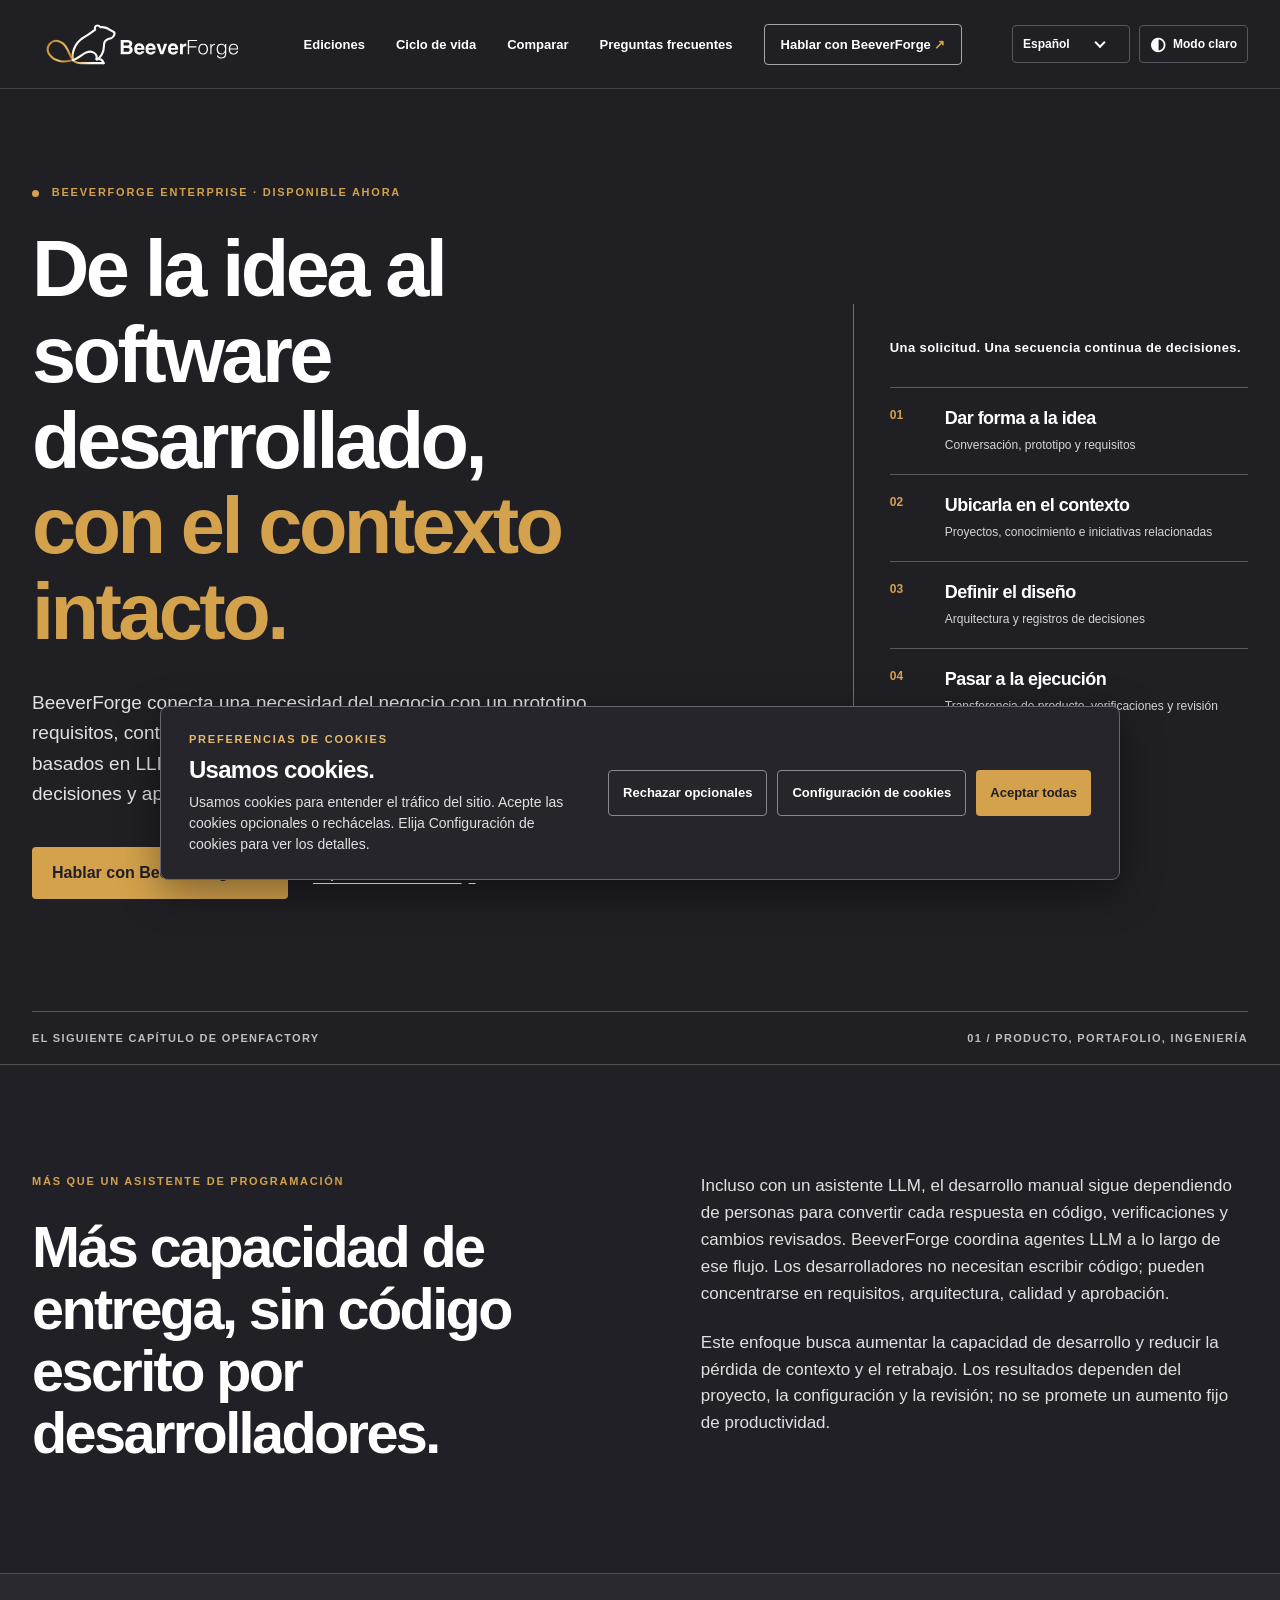
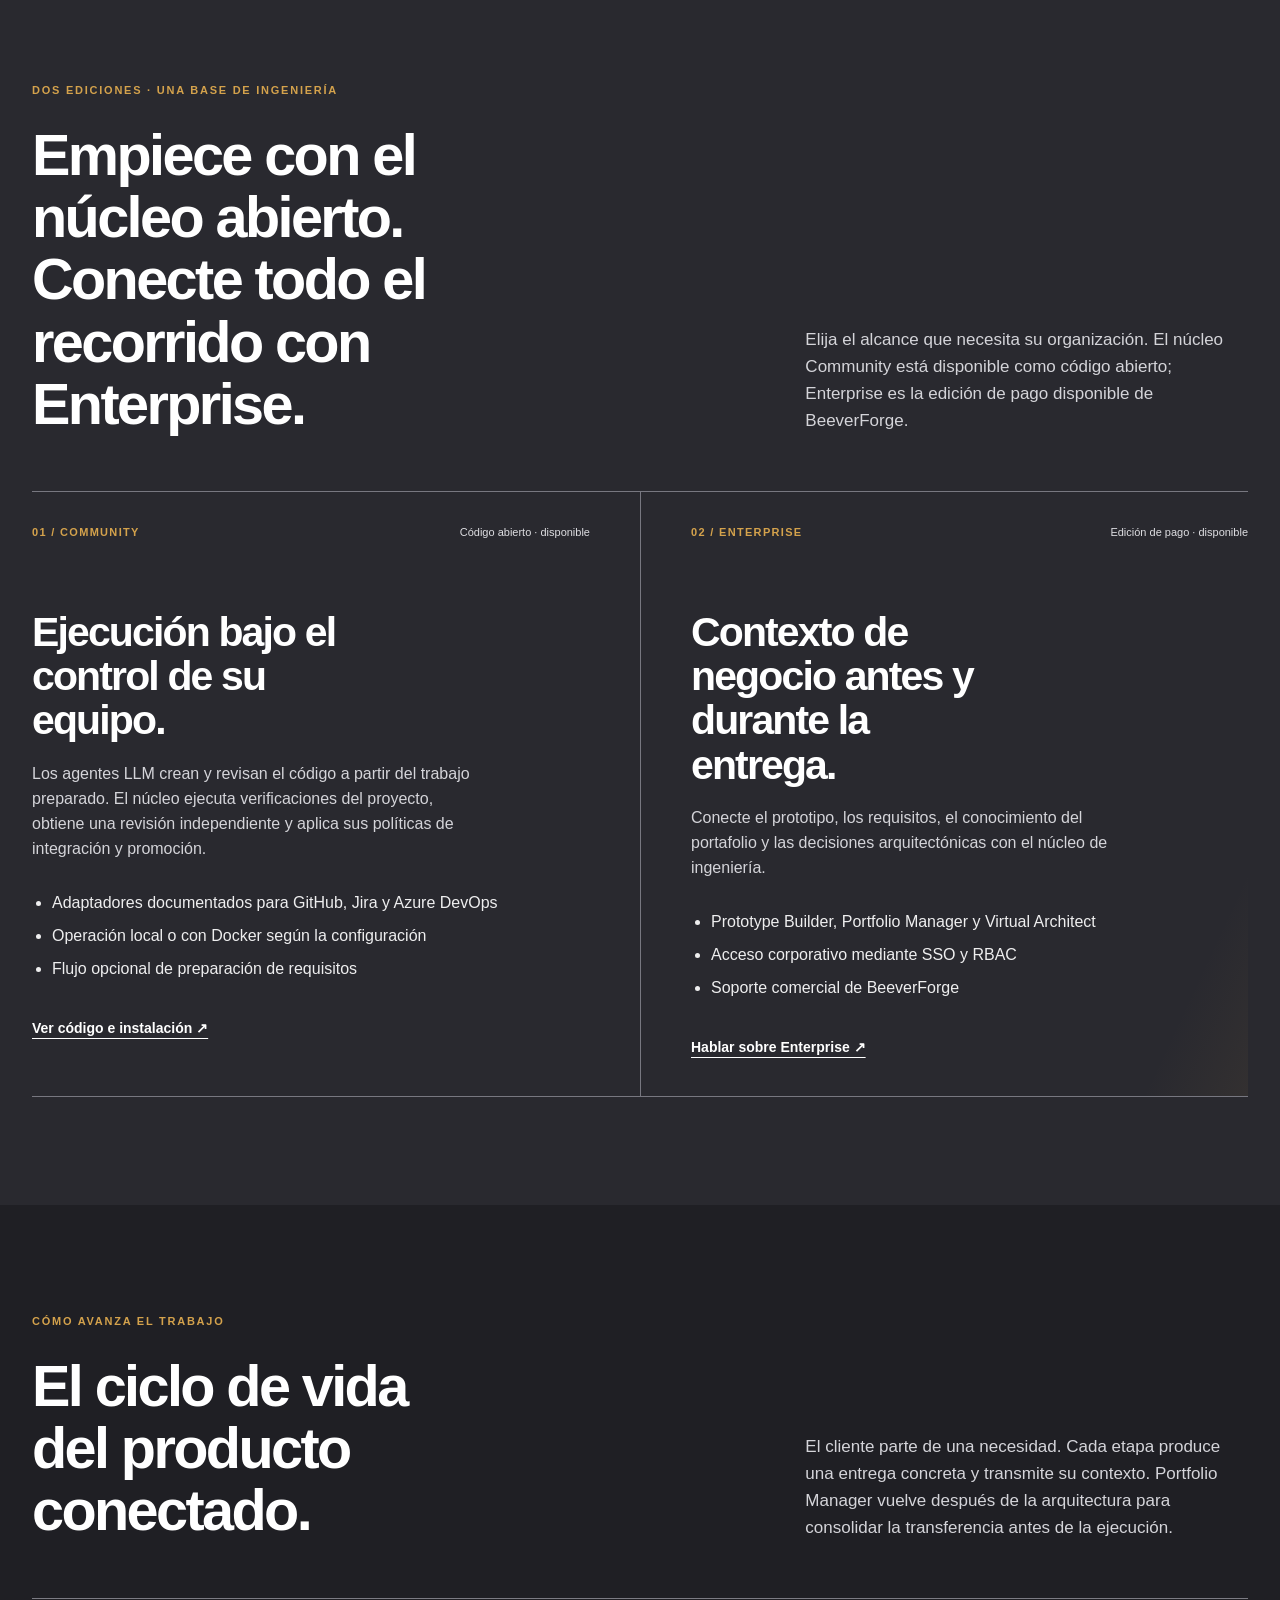
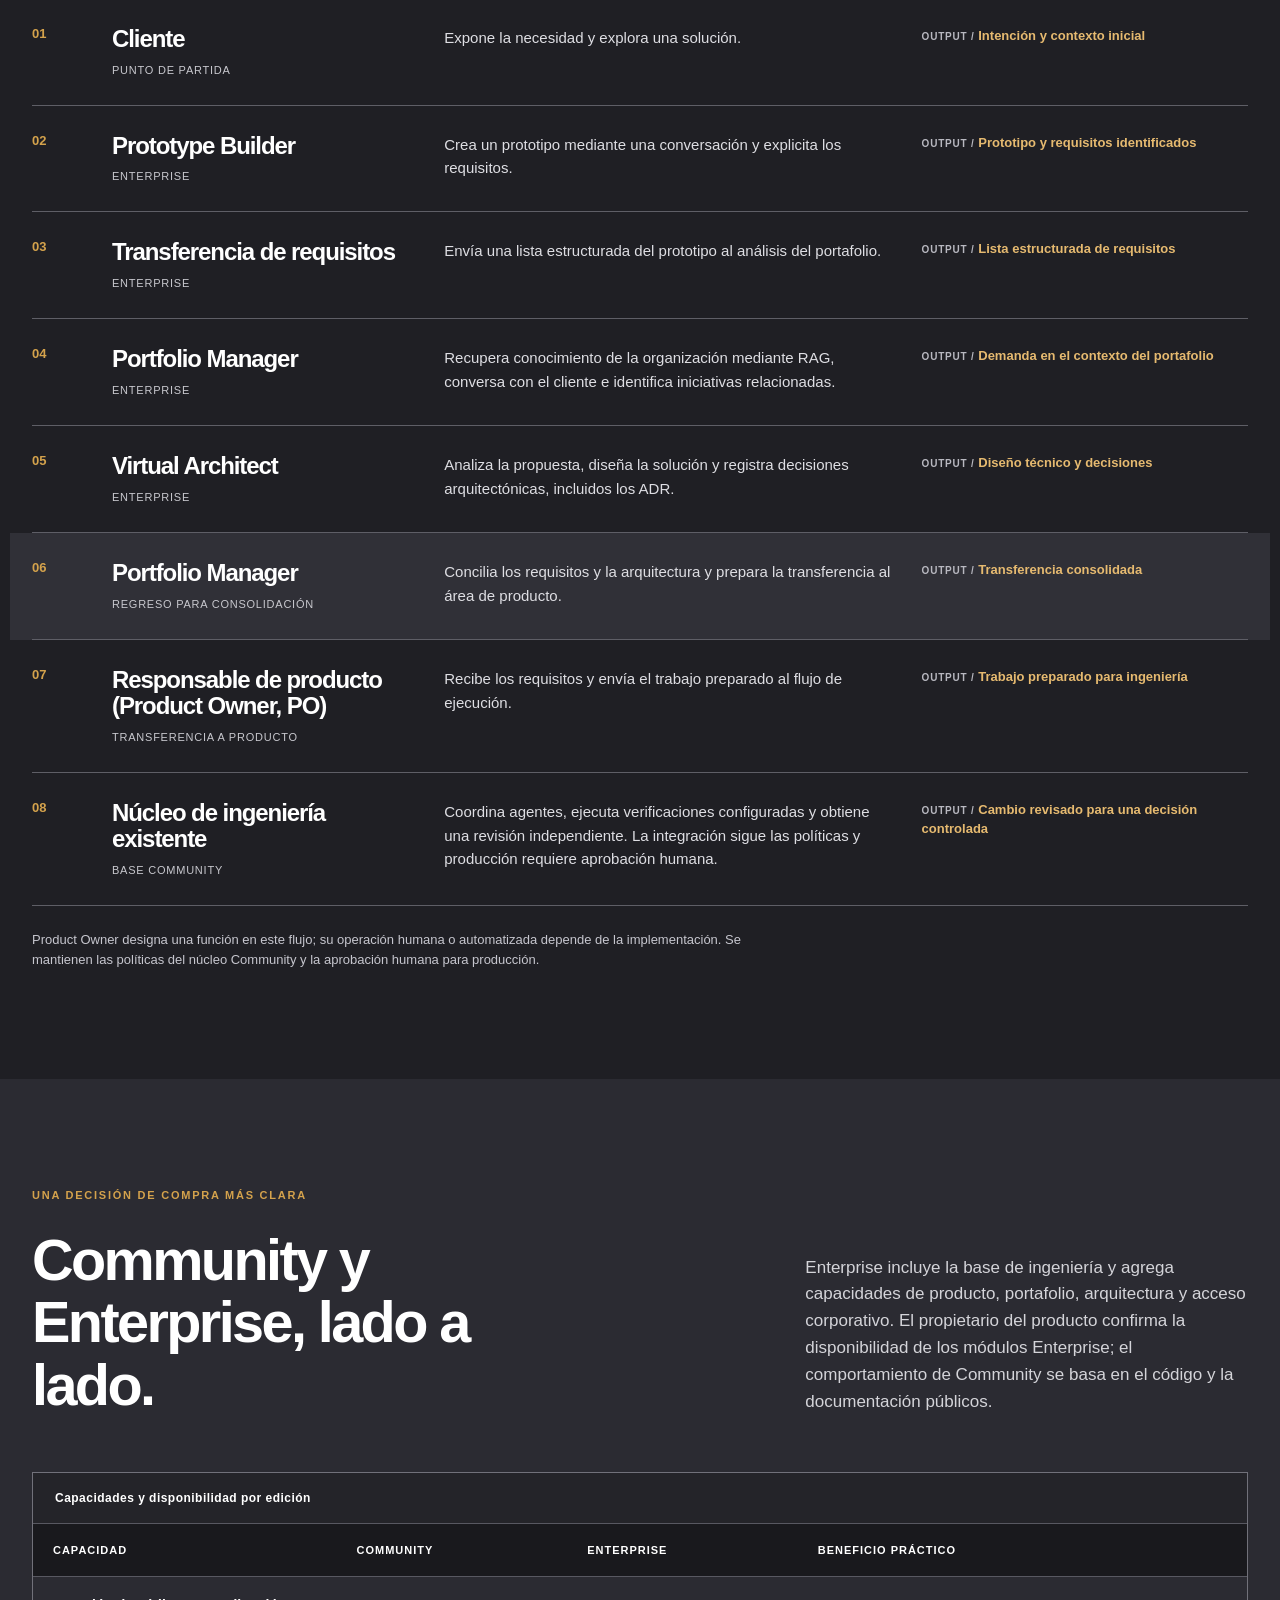
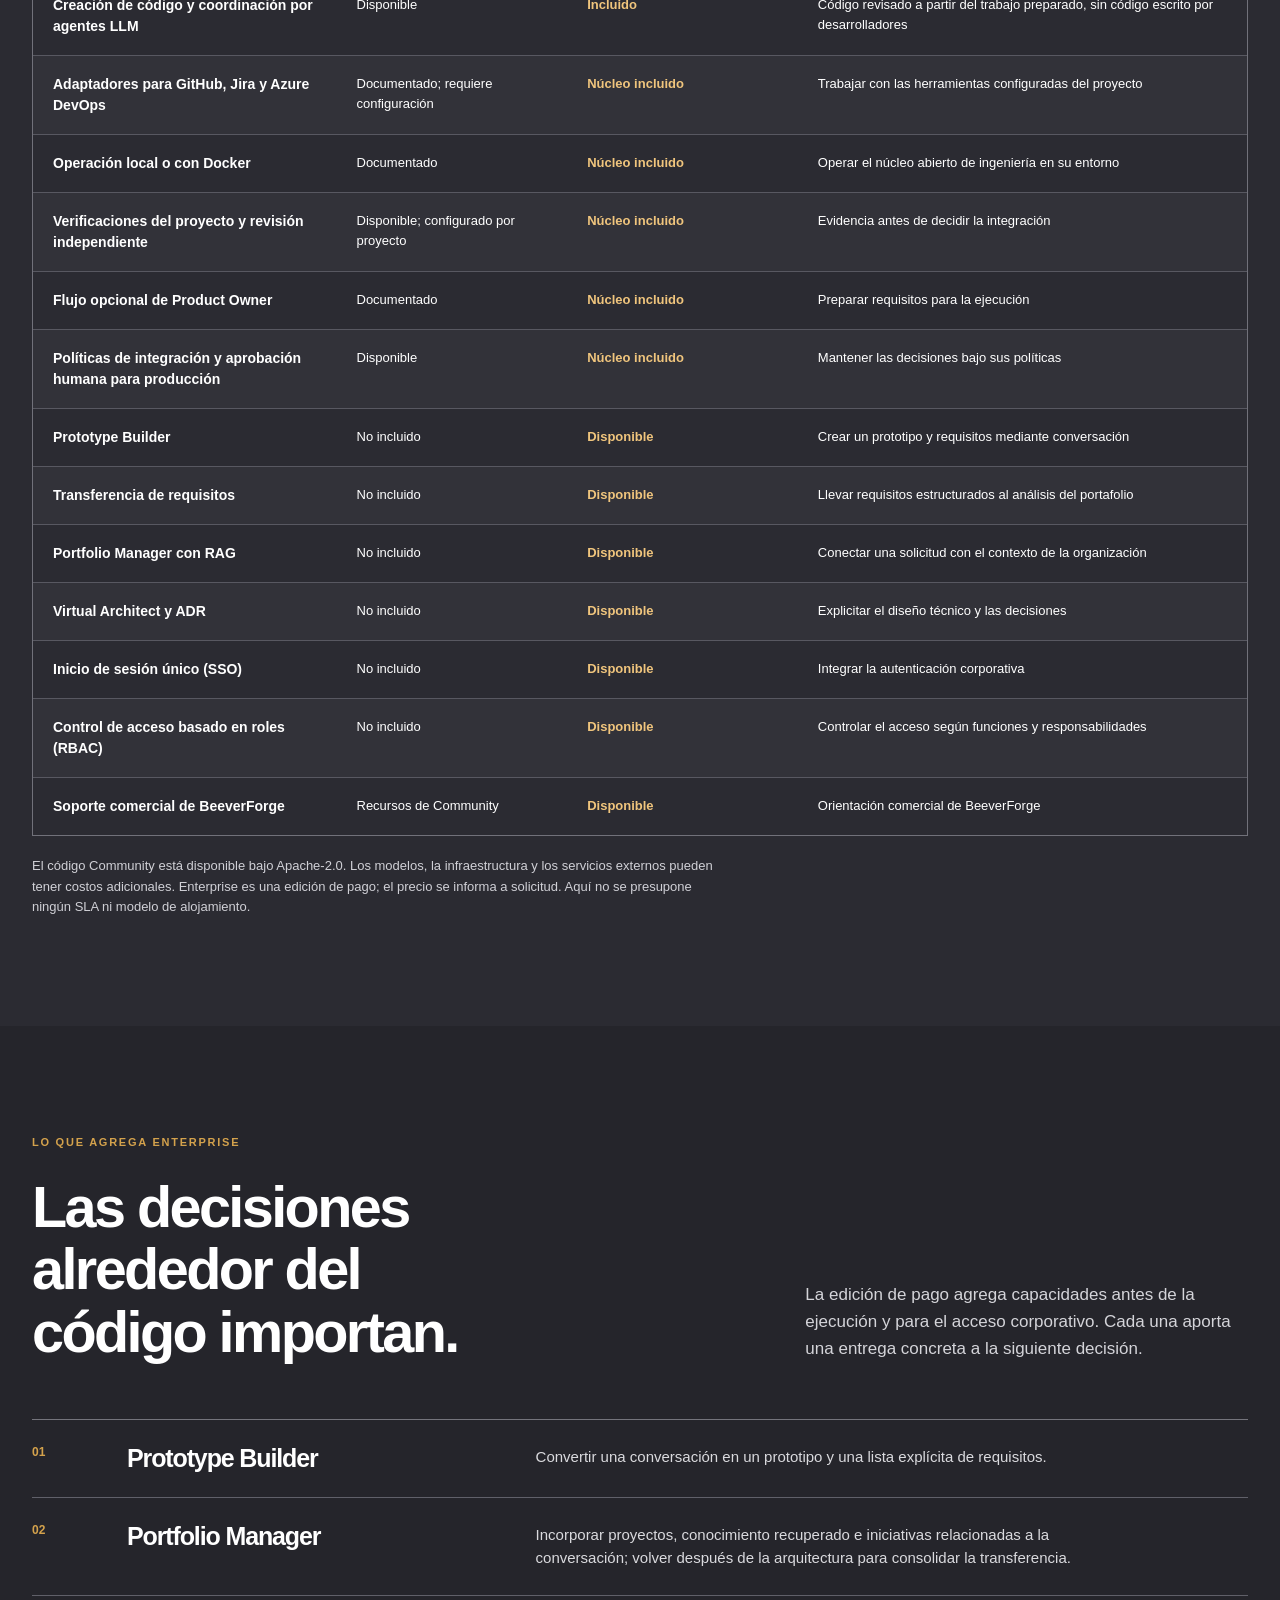
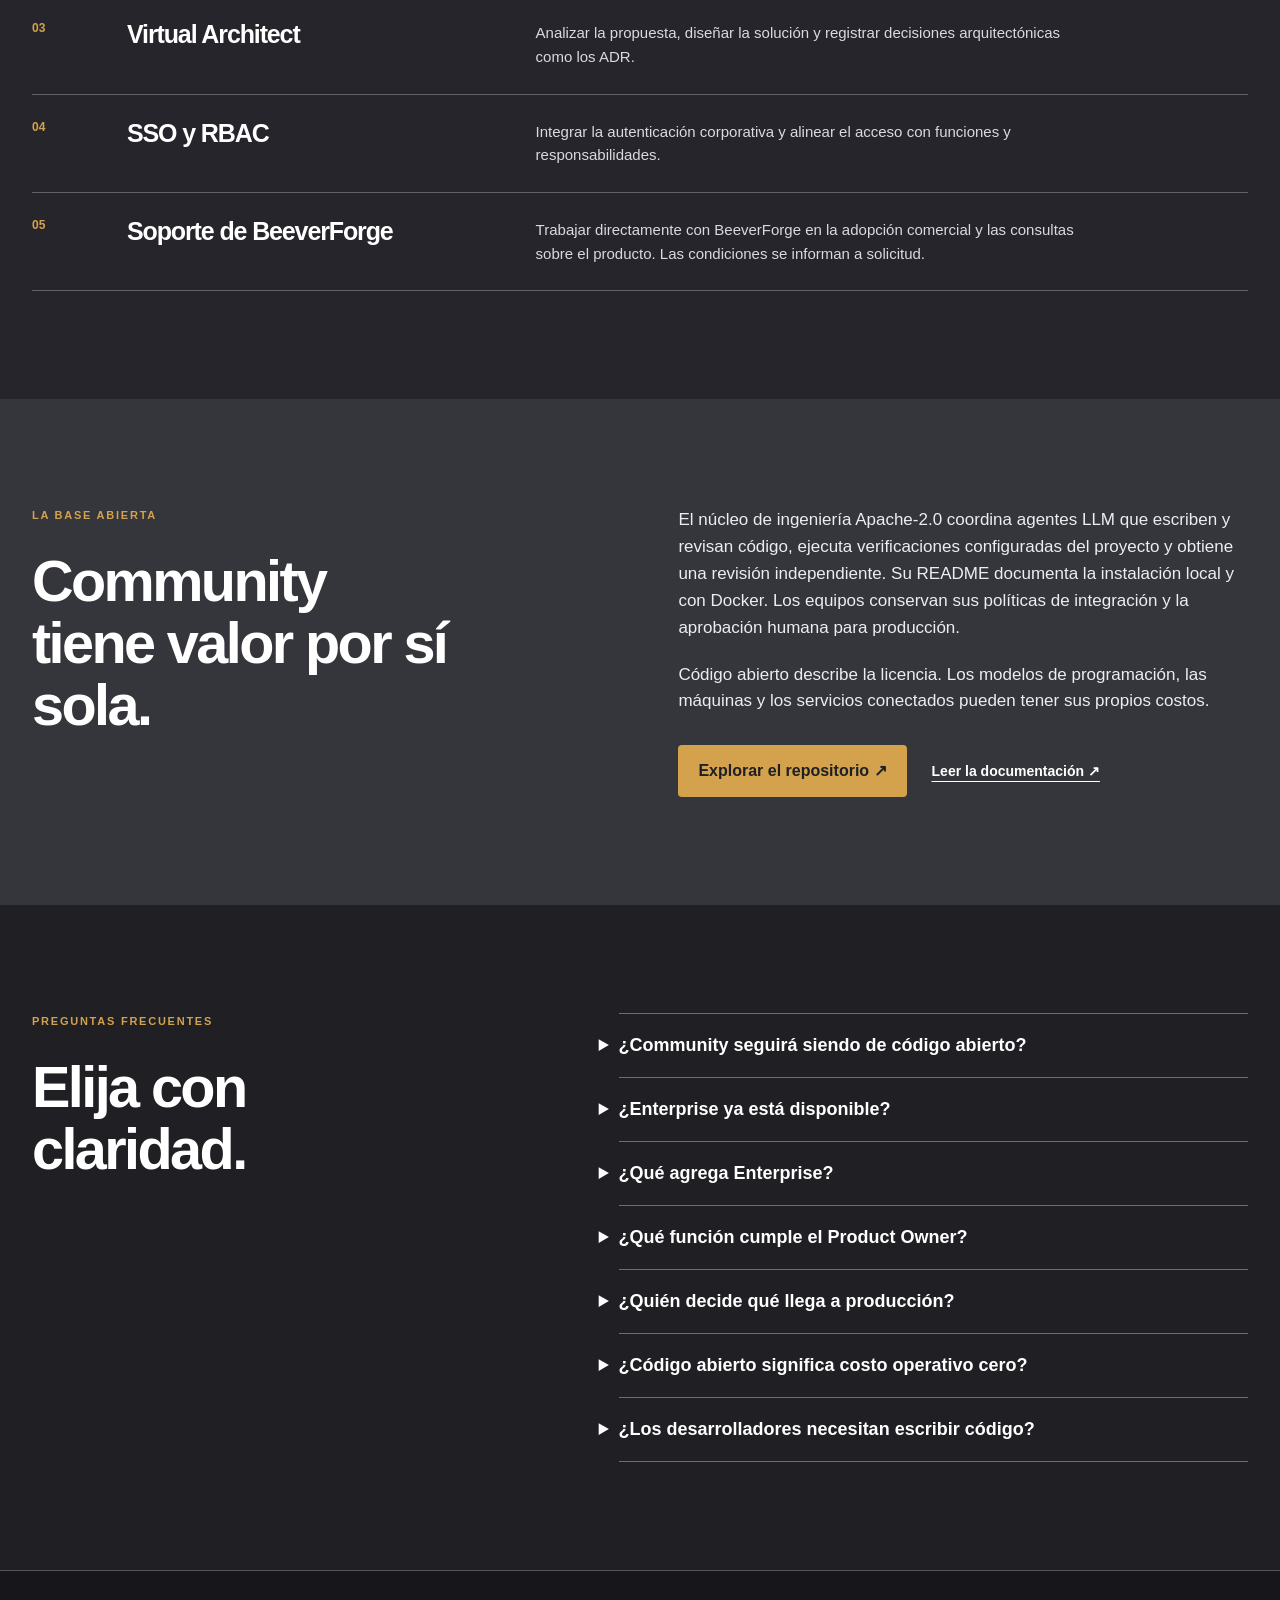
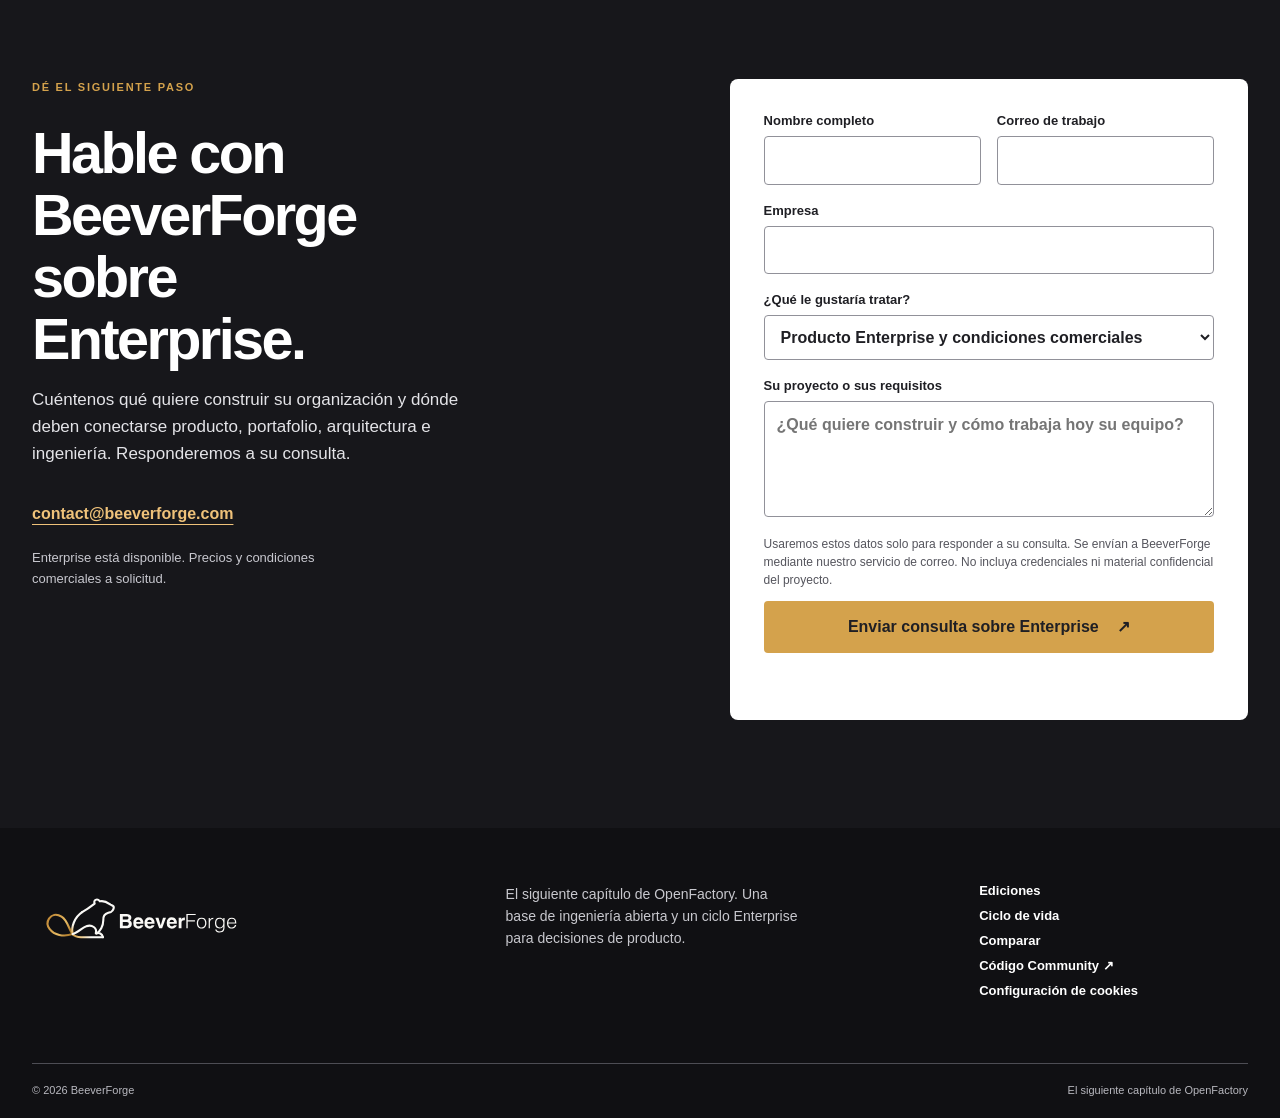
==== commit 2950e4a5: "Add consent-gated Google Analytics" ====
--- a/es/index.html
+++ b/es/index.html
@@ -33,11 +33,11 @@
   <header class="site-header">
     <div class="shell header-inner">
       <a class="brand" href="/es/" aria-label="Inicio de BeeverForge"><img src="/assets/logo-dark.svg" alt="BeeverForge" width="240" height="74"></a>
-      <button class="menu-toggle" type="button" aria-controls="site-nav" aria-expanded="false" aria-label="Open menu">Menú</button>
+      <button class="menu-toggle" type="button" aria-controls="site-nav" aria-expanded="false" aria-label="Abrir menú">Menú</button>
       <nav id="site-nav" class="site-nav" aria-label="Navegación principal">
         <a href="#editions">Ediciones</a><a href="#lifecycle">Ciclo de vida</a><a href="#comparison">Comparar</a><a href="#questions">Preguntas frecuentes</a><a class="nav-cta" href="#contact">Hablar con BeeverForge <span aria-hidden="true">↗</span></a>
       </nav>
-      <div class="header-tools"><label class="language-picker"><span class="sr-only">Idioma</span><select aria-label="Idioma" data-language><option value="/">English</option><option value="/es/" selected>Español</option><option value="/pt/">Português</option></select></label><button class="theme-toggle" type="button" data-theme-toggle aria-label="Switch to light mode" aria-pressed="false"><span aria-hidden="true">◐</span><span data-theme-label>Modo claro</span></button></div>
+      <div class="header-tools"><label class="language-picker"><span class="sr-only">Idioma</span><select aria-label="Idioma" data-language><option value="/">English</option><option value="/es/" selected>Español</option><option value="/pt/">Português</option></select></label><button class="theme-toggle" type="button" data-theme-toggle aria-label="Cambiar al modo claro" aria-pressed="false"><span aria-hidden="true">◐</span><span data-theme-label>Modo claro</span></button></div>
     </div>
   </header>
   <main id="main">
@@ -135,7 +135,8 @@
 
     <section id="contact" class="section contact" aria-labelledby="contact-title"><div class="shell contact-layout"><div><p class="eyebrow">Dé el siguiente paso</p><h2 id="contact-title">Hable con BeeverForge sobre Enterprise.</h2><p>Cuéntenos qué quiere construir su organización y dónde deben conectarse producto, portafolio, arquitectura e ingeniería. Responderemos a su consulta.</p><a class="contact-email" href="mailto:contact@beeverforge.com">contact@beeverforge.com</a><p class="contact-note">Enterprise está disponible. Precios y condiciones comerciales a solicitud.</p></div><form class="inquiry-form" data-inquiry-form data-endpoint="https://beeverforge-contact.80-pereira.workers.dev/contact" data-source="website" data-success-url="/es/thank-you/" data-pending-message="Enviando su consulta…" data-error-message="No pudimos enviar su consulta. Inténtelo de nuevo o escriba a contact@beeverforge.com." data-unavailable-message="El formulario no está disponible. Escriba a contact@beeverforge.com."><div class="form-trap" aria-hidden="true"><label>Deje este campo vacío<input name="website" tabindex="-1" autocomplete="off"></label></div><div class="form-pair"><label for="final-name">Nombre completo<input id="final-name" name="name" autocomplete="name" maxlength="120" required></label><label for="final-email">Correo de trabajo<input id="final-email" name="email" type="email" autocomplete="email" maxlength="254" required></label></div><label for="final-company">Empresa<input id="final-company" name="company" autocomplete="organization" maxlength="160" required></label><label for="final-interest">¿Qué le gustaría tratar?<select id="final-interest" name="interest"><option>Producto Enterprise y condiciones comerciales</option><option>Prototype Builder</option><option>Portfolio Manager y Virtual Architect</option><option>SSO, RBAC y soporte</option></select></label><label for="final-message">Su proyecto o sus requisitos<textarea id="final-message" name="message" rows="4" minlength="10" maxlength="5000" placeholder="¿Qué quiere construir y cómo trabaja hoy su equipo?" required></textarea></label><p class="form-privacy">Usaremos estos datos solo para responder a su consulta. Se envían a BeeverForge mediante nuestro servicio de correo. No incluya credenciales ni material confidencial del proyecto.</p><button class="button button-gold" type="submit">Enviar consulta sobre Enterprise <span aria-hidden="true">↗</span></button><p class="form-status" role="status" aria-live="polite"></p></form></div></section>
   </main>
-  <footer class="site-footer"><div class="shell footer-grid"><img src="/assets/logo-dark.svg" alt="BeeverForge" width="240" height="74"><p>El siguiente capítulo de OpenFactory. Una base de ingeniería abierta y un ciclo Enterprise para decisiones de producto.</p><nav aria-label="Enlaces del pie de página"><a href="#editions">Ediciones</a><a href="#lifecycle">Ciclo de vida</a><a href="#comparison">Comparar</a><a href="https://github.com/Open-Factory-Digital/openfactory-core">Código Community ↗</a></nav></div><div class="shell footer-bottom"><span>© 2026 BeeverForge</span><span>El siguiente capítulo de OpenFactory</span></div></footer>
+  <aside class="consent-panel" data-consent-panel role="region" aria-live="polite" aria-labelledby="consent-title" hidden><div class="consent-copy"><p class="eyebrow">Preferencias de cookies</p><h2 id="consent-title">Usamos cookies.</h2><p>Usamos cookies para entender el tráfico del sitio. Acepte las cookies opcionales o rechácelas. Elija Configuración de cookies para ver los detalles.</p></div><div class="consent-actions"><button class="consent-reject" type="button" data-consent-reject>Rechazar opcionales</button><button class="consent-settings" type="button" data-consent-details-toggle aria-expanded="false" aria-controls="consent-details">Configuración de cookies</button><button class="button button-gold" type="button" data-consent-accept>Aceptar todas</button></div><div class="consent-details" id="consent-details" data-consent-details hidden><h3>Configuración de cookies</h3><p><strong>Almacenamiento esencial de preferencias</strong> recuerda su tema y su elección de cookies. Siempre está activo.</p><label class="consent-toggle"><input type="checkbox" data-analytics-toggle><span><strong>Cookies de analítica</strong><small>Opcionales · Google Analytics mide las visitas y el uso del sitio. La etiqueta de analítica permanece desactivada si no la permite.</small></span></label><div class="consent-detail-actions"><button class="consent-reject" type="button" data-consent-cancel>Cancelar</button><button class="button button-gold" type="button" data-consent-save>Guardar preferencias</button></div></div></aside>
+  <footer class="site-footer"><div class="shell footer-grid"><img src="/assets/logo-dark.svg" alt="BeeverForge" width="240" height="74"><p>El siguiente capítulo de OpenFactory. Una base de ingeniería abierta y un ciclo Enterprise para decisiones de producto.</p><nav aria-label="Enlaces del pie de página"><a href="#editions">Ediciones</a><a href="#lifecycle">Ciclo de vida</a><a href="#comparison">Comparar</a><a href="https://github.com/Open-Factory-Digital/openfactory-core">Código Community ↗</a><button class="consent-link" type="button" data-consent-open>Configuración de cookies</button></nav></div><div class="shell footer-bottom"><span>© 2026 BeeverForge</span><span>El siguiente capítulo de OpenFactory</span></div></footer>
   <script src="/assets/final.js" defer></script>
   <script src="/assets/site.js" defer></script>
 </body>
--- a/assets/final.css
+++ b/assets/final.css
@@ -61,3 +61,13 @@
 @media(max-width:600px){:root[data-theme="light"] .journey .return-step{box-shadow:15px 0 #eeeef0,-15px 0 #eeeef0}}
 :root[data-theme="light"] .hero-aside li>span,:root[data-theme="light"] .capability-lines article>span,:root[data-theme="light"] .nav-cta span{color:#8a5c16}
 @media(max-width:350px){.header-inner{min-height:96px;padding-block:6px}.site-nav{top:99px}}
+/* Keep the language chevron comfortably inside the control on every viewport. */
+.language-picker{position:relative;display:block}.language-picker select{-webkit-appearance:none;appearance:none;min-width:118px;max-width:130px;padding-right:46px}.language-picker::after{content:"";position:absolute;right:26px;top:50%;width:6px;height:6px;border-right:2px solid currentColor;border-bottom:2px solid currentColor;transform:translateY(-70%) rotate(45deg);pointer-events:none}
+@media(max-width:600px){.brand img{width:138px}.language-picker select{min-width:112px;max-width:112px;padding:5px 46px 5px 8px}}
+[hidden]{display:none!important}
+.consent-panel{position:fixed;z-index:100;inset:auto 20px 20px;display:grid;grid-template-columns:minmax(0,1fr) auto;gap:28px;align-items:center;max-width:960px;margin-inline:auto;padding:24px 28px;background:#fff;color:#1f1f24;border:1px solid #b9b9c0;border-radius:8px;box-shadow:0 12px 42px #0006}
+.consent-copy .eyebrow{margin:0 0 9px;color:#805314}.consent-copy h2{margin:0;font-size:24px;letter-spacing:-.03em}.consent-copy>p:last-child{max-width:62ch;margin:9px 0 0;color:#45454c;font-size:14px;line-height:1.5}
+.consent-actions{display:flex;flex-wrap:wrap;gap:10px}.consent-actions button{min-height:46px;padding:11px 14px;font-size:13px}.consent-reject,.consent-settings{background:#fff;color:#1f1f24;border:1px solid #777780;border-radius:4px;font-weight:800}.consent-reject:hover,.consent-settings:hover{background:#f2f2f4}.consent-details{grid-column:1/-1;border-top:1px solid #d0d0d5;margin-top:2px;padding-top:18px}.consent-details h3{margin:0 0 8px;font-size:19px}.consent-details>p{margin:8px 0;color:#45454c;font-size:13px;line-height:1.5}.consent-toggle{display:flex;align-items:flex-start;gap:12px;margin-top:16px;padding:14px;border:1px solid #c6c6cc;border-radius:5px;cursor:pointer}.consent-toggle input{width:20px;height:20px;margin:2px 0 0;accent-color:#805314;flex:0 0 auto}.consent-toggle strong,.consent-toggle small{display:block}.consent-toggle small{margin-top:5px;color:#45454c;font-size:13px;line-height:1.5}.consent-detail-actions{display:flex;justify-content:flex-end;gap:10px;margin-top:16px}.consent-detail-actions button{min-height:44px;padding:10px 16px}.consent-link{justify-self:start;padding:0;border:0;background:none;color:inherit;text-align:left;font:inherit;cursor:pointer}.consent-link:hover{text-decoration:underline;text-underline-offset:4px}
+:root[data-theme="dark"] .consent-panel{background:#25252b;color:#fff;border-color:#66666f}.consent-panel .consent-copy>p:last-child{color:#e0e0e4}.consent-panel .consent-copy .eyebrow{color:#e6ba70}:root[data-theme="dark"] .consent-reject,:root[data-theme="dark"] .consent-settings{background:#25252b;color:#fff;border-color:#888891}:root[data-theme="dark"] .consent-reject:hover,:root[data-theme="dark"] .consent-settings:hover{background:#34343b}:root[data-theme="dark"] .consent-details{border-color:#66666f}:root[data-theme="dark"] .consent-details>p,:root[data-theme="dark"] .consent-toggle small{color:#e0e0e4}:root[data-theme="dark"] .consent-toggle{border-color:#66666f}
+@media(max-width:700px){.consent-panel{inset:auto 12px 12px;grid-template-columns:1fr;gap:17px;padding:20px}.consent-actions{display:grid;grid-template-columns:1fr 1fr}.consent-actions button{padding-inline:9px}}
+@media(max-width:380px){.consent-actions{grid-template-columns:1fr}}
